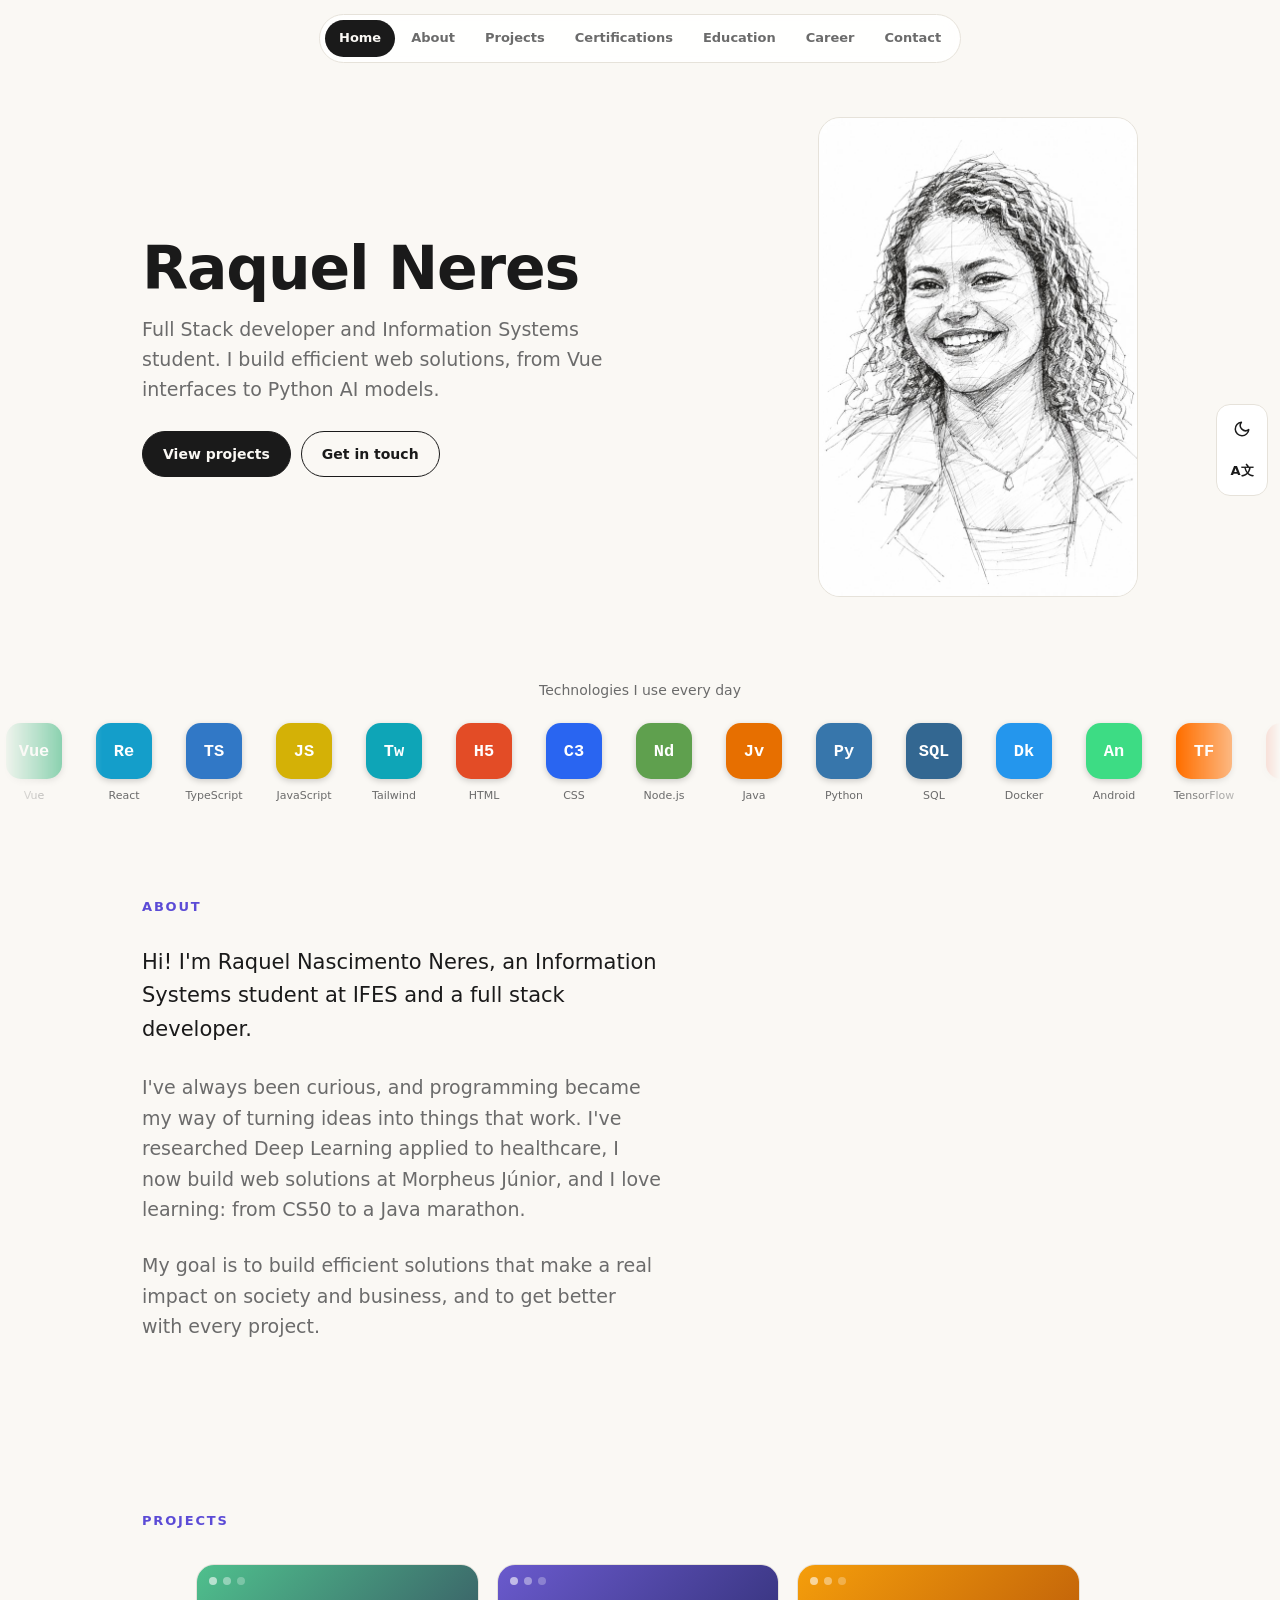
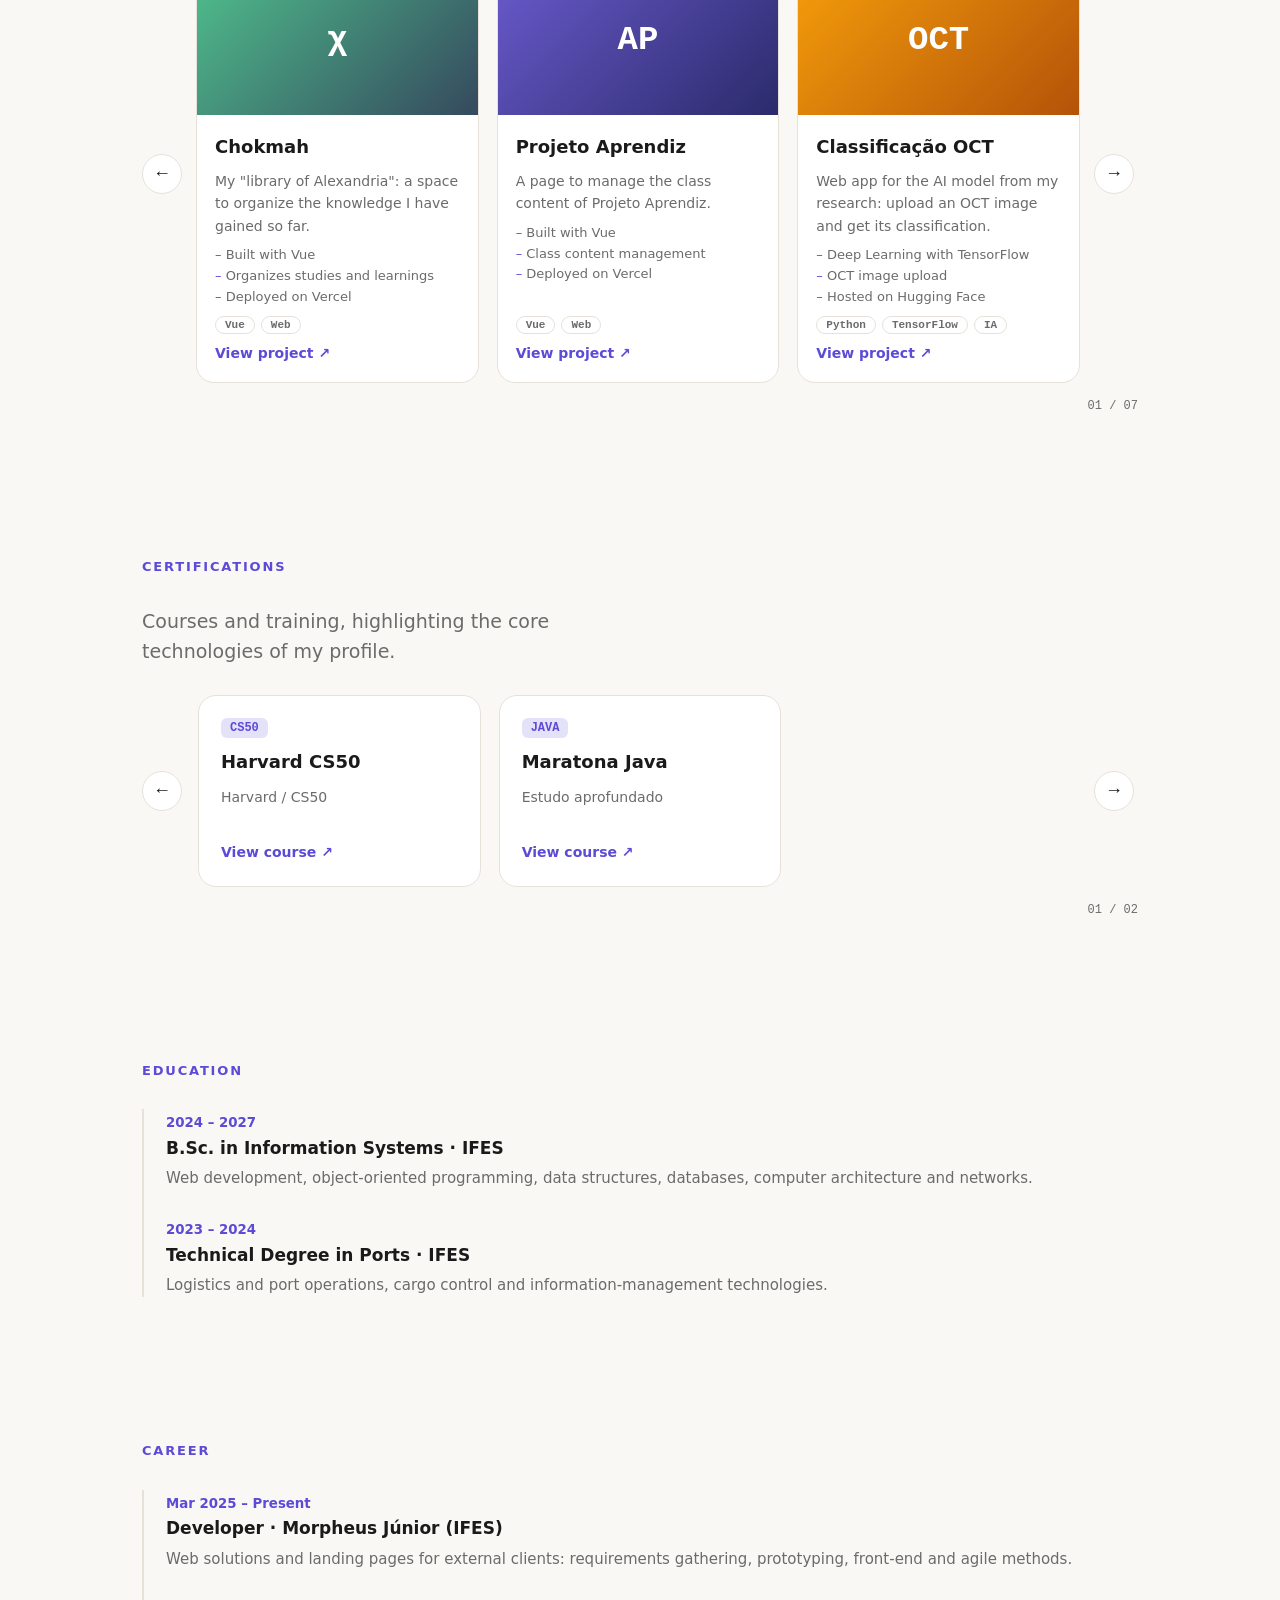
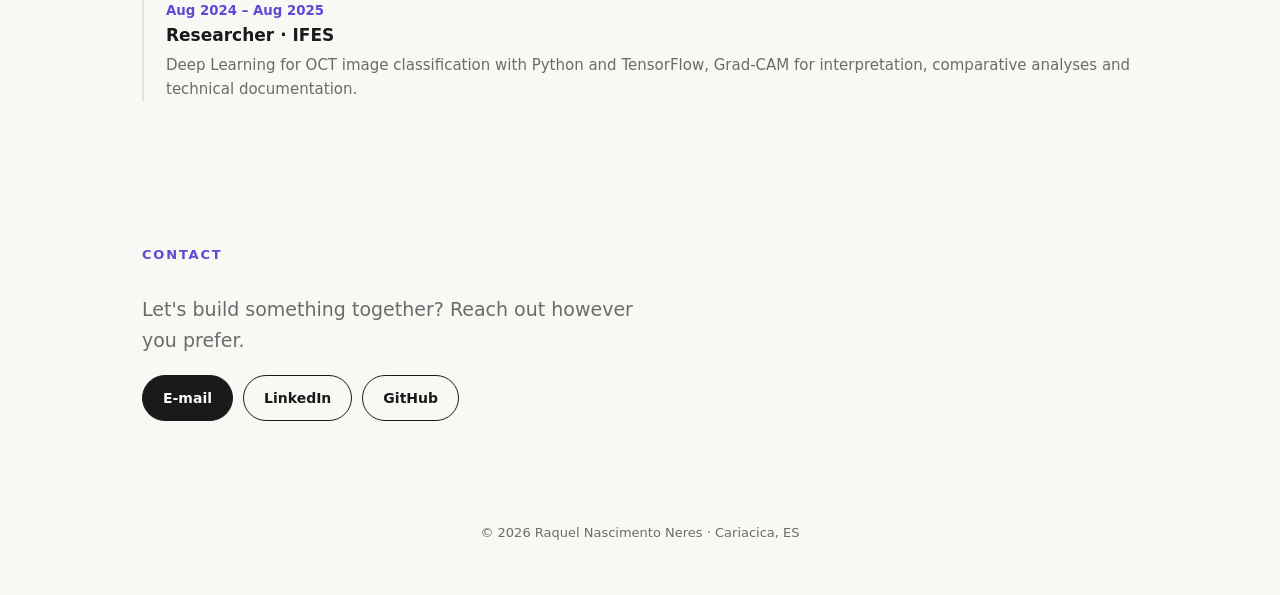
==== index.html @ 179a6657 "Rename Raquel Neres — Portfólio.html to index.html" ====
<!DOCTYPE html>
<html lang="pt-BR"><head><meta charset="utf-8">
<meta name="viewport" content="width=device-width, initial-scale=1, viewport-fit=cover">
<title>Raquel Neres — Desenvolvedora Full Stack</title>
<style>
:root{--bg:#faf8f4;--fg:#1a1a1a;--mut:#6b6b6b;--card:#fff;--line:#e6e2da;--ac:#5b4bd6;box-sizing:border-box;padding-top:env(safe-area-inset-top,0px);padding-bottom:env(safe-area-inset-bottom,0px)}
@media(prefers-color-scheme:dark){:root:not([data-theme="light"]){--bg:#111114;--fg:#f1efe9;--mut:#9a98a3;--card:#1a1a1f;--line:#2a2a31;--ac:#8f82ff}}
:root[data-theme="dark"]{--bg:#111114;--fg:#f1efe9;--mut:#9a98a3;--card:#1a1a1f;--line:#2a2a31;--ac:#8f82ff}
*{box-sizing:border-box}html{scroll-behavior:smooth;scroll-padding-top:calc(80px + env(safe-area-inset-top,0px))}
body{margin:0;background:var(--bg);color:var(--fg);font:16px/1.6 system-ui,-apple-system,"Segoe UI",Roboto,sans-serif}
a{color:inherit}
nav{position:sticky;top:env(safe-area-inset-top,0px);z-index:10;display:flex;justify-content:center;padding:14px 12px}
nav .pill{display:flex;gap:2px;max-width:100%;overflow-x:auto;background:color-mix(in srgb,var(--card) 88%,transparent);backdrop-filter:blur(10px);border:1px solid var(--line);border-radius:999px;padding:5px}
nav a{text-decoration:none;font-size:13px;font-weight:600;color:var(--mut);padding:8px 14px;border-radius:999px;white-space:nowrap}
nav a.on{background:var(--fg);color:var(--bg)}
section{max-width:1040px;margin:0 auto;padding:72px 22px}
h2{font-size:13px;letter-spacing:.14em;text-transform:uppercase;color:var(--ac);margin:0 0 28px}
#inicio{display:grid;grid-template-columns:1fr 320px;gap:48px;align-items:center;padding-top:40px}
#inicio h1{font-size:clamp(36px,6vw,60px);line-height:1.05;margin:0 0 14px;letter-spacing:-.02em}
.lead{font-size:19px;color:var(--mut);max-width:520px;margin:0 0 26px}
.btns{display:flex;gap:10px;flex-wrap:wrap}
.btn{text-decoration:none;font-weight:600;font-size:14px;padding:11px 20px;border-radius:999px;border:1px solid var(--fg)}
.btn.p{background:var(--fg);color:var(--bg)}
.photo{width:100%;aspect-ratio:2/3;object-fit:cover;border-radius:22px;border:1px solid var(--line);background:#fff}
.skills{overflow:hidden;padding:10px 0 20px;-webkit-mask-image:linear-gradient(90deg,transparent,#000 8%,#000 92%,transparent);mask-image:linear-gradient(90deg,transparent,#000 8%,#000 92%,transparent)}
.skills p{text-align:center;color:var(--mut);font-size:14px;margin:0 0 22px;padding:0 20px}
.track{display:flex;gap:22px;width:max-content;animation:go 38s linear infinite}
.skills:hover .track{animation-play-state:paused}
@keyframes go{to{transform:translateX(-50%)}}
.sk{display:flex;flex-direction:column;align-items:center;gap:8px;width:68px;font-size:11px;color:var(--mut)}
.sk i{width:56px;height:56px;border-radius:15px;display:grid;place-items:center;font:700 17px/1 ui-monospace,Menlo,monospace;font-style:normal;color:#fff;box-shadow:0 2px 6px rgba(0,0,0,.18)}
.about{display:grid;grid-template-columns:1fr 1fr;gap:40px}
.about p{margin:0 0 14px;color:var(--mut)}.about p:first-child{color:var(--fg);font-size:20px}
.qual{display:grid;gap:12px;align-content:start}
.qual div{background:var(--card);border:1px solid var(--line);border-radius:14px;padding:14px 18px}
.qual b{display:block}.qual span{color:var(--mut);font-size:14px}
.head{display:flex;justify-content:space-between;align-items:center}
.arrows{display:flex;gap:8px;margin-bottom:28px}
.arrows button{width:40px;height:40px;border-radius:50%;border:1px solid var(--line);background:var(--card);color:var(--fg);font-size:18px;cursor:pointer}
.car{display:grid;grid-template-columns:44px 1fr 44px;gap:10px;align-items:center}.car .arrows{margin:0}
.row{display:flex;gap:18px;overflow-x:auto;scroll-snap-type:x mandatory;padding:4px 2px 4px;scrollbar-width:none}.row::-webkit-scrollbar{display:none}
.cnt{text-align:right;font:12px ui-monospace,Menlo,monospace;color:var(--mut);margin-top:12px}
.card{flex:0 0 calc((100% - 36px)/3);scroll-snap-align:start;background:var(--card);border:1px solid var(--line);border-radius:18px;overflow:hidden;display:flex;flex-direction:column}
.thumb{height:150px;display:grid;place-items:center;color:#fff;font:700 34px ui-monospace,Menlo,monospace;position:relative}.thumb:before{content:"";position:absolute;left:12px;top:12px;width:8px;height:8px;border-radius:50%;background:#ffffff99;box-shadow:14px 0 #ffffff66,28px 0 #ffffff44}
.cb{padding:18px;display:flex;flex-direction:column;gap:8px;flex:1}
.cb h3{margin:0;font-size:18px}.cb p{margin:0;color:var(--mut);font-size:14px}.cb ul{margin:0;padding:0;list-style:none;color:var(--mut);font-size:13px;flex:1}.cb li:before{content:"– ";color:var(--ac)}.cert{padding:22px;gap:10px;min-height:190px}.badge{align-self:flex-start;font:700 12px ui-monospace,Menlo,monospace;background:color-mix(in srgb,var(--ac) 16%,transparent);color:var(--ac);border-radius:6px;padding:3px 9px}.cert p{flex:1}
.tags{display:flex;gap:6px;flex-wrap:wrap}.tags span{font:11px ui-monospace,Menlo,monospace;font-weight:600;font-size:11px;font-weight:600;border:1px solid var(--line);border-radius:999px;padding:2px 9px;color:var(--mut)}
.cb a{font-size:14px;font-weight:600;color:var(--ac);text-decoration:none}
.tl{border-left:2px solid var(--line);padding-left:22px;display:grid;gap:26px}
.tl h3{margin:0;font-size:17px}.tl small{color:var(--ac);font-weight:600}.tl p{margin:4px 0 0;color:var(--mut);font-size:15px}
.links{display:flex;gap:12px;flex-wrap:wrap;margin-top:6px}
.ctl{position:fixed;right:12px;top:50%;transform:translateY(-50%);z-index:20;display:flex;flex-direction:column;gap:6px;background:var(--card);border:1px solid var(--line);border-radius:14px;padding:6px}.ctl button{width:38px;height:36px;border:0;border-radius:9px;background:transparent;color:var(--fg);font:700 13px system-ui;cursor:pointer;display:grid;place-items:center}.ctl button:hover{background:var(--line)}
footer{text-align:center;color:var(--mut);font-size:13px;padding:30px 20px 50px}
@media(max-width:900px){.card{flex-basis:calc((100% - 18px)/2)}}
@media(max-width:760px){.car{grid-template-columns:1fr}.car .arrows{display:none}.card{flex-basis:82%}.ctl{top:auto;bottom:14px;right:12px;transform:none;flex-direction:row}#inicio{grid-template-columns:1fr;gap:28px}.photo{max-width:260px;order:-1}.about{grid-template-columns:1fr}section{padding:54px 20px}}
@media(prefers-reduced-motion:reduce){.track{animation:none}html{scroll-behavior:auto}}
</style></head><body>
<div class="ctl"><button id="th" aria-label="Tema"></button><button id="lg" aria-label="Idioma">A文</button></div>
<nav><div class="pill" id="menu"><a href="#inicio" class="on" data-k="n1"></a><a href="#sobre" data-k="n2"></a><a href="#projetos" data-k="n3"></a><a href="#certificacoes" data-k="n4"></a><a href="#formacao" data-k="n5"></a><a href="#carreira" data-k="n6"></a><a href="#contato" data-k="n7"></a></div></nav>
<section id="inicio"><div><h1>Raquel Neres</h1><p class="lead" data-k="lead"></p><div class="btns"><a class="btn p" href="#projetos" data-k="b1"></a><a class="btn" href="#contato" data-k="b2"></a></div></div>
<img class="photo" alt="Retrato em desenho de Raquel Neres sorrindo" src="[data-uri]"></section>
<div class="skills" id="skills"><p data-k="skp"></p><div class="track" id="track"></div></div>
<section id="sobre"><h2 data-k="n2"></h2><div style="max-width:720px"><p class="lead" style="color:var(--fg);font-size:21px" data-k="a1"></p><p class="lead" data-k="a2"></p><p class="lead" data-k="a3"></p></div></section>
<section id="projetos"><h2 data-k="n3"></h2><div class="car"><div class="arrows"><button data-r="row" data-d="-1" aria-label="&larr;">←</button></div><div class="row" id="row"></div><div class="arrows"><button data-r="row" data-d="1" aria-label="&rarr;">→</button></div></div><div class="cnt" id="c-row"></div></section>
<section id="certificacoes"><h2 data-k="n4"></h2><p class="lead" style="margin-bottom:24px" data-k="certp"></p><div class="car"><div class="arrows"><button data-r="crow" data-d="-1" aria-label="&larr;">←</button></div><div class="row" id="crow"></div><div class="arrows"><button data-r="crow" data-d="1" aria-label="&rarr;">→</button></div></div><div class="cnt" id="c-crow"></div></section>
<section id="formacao"><h2 data-k="n5"></h2><div class="tl"><div><small>2024 – 2027</small><h3 data-k="f1t"></h3><p data-k="f1d"></p></div><div><small>2023 – 2024</small><h3 data-k="f2t"></h3><p data-k="f2d"></p></div></div></section>
<section id="carreira"><h2 data-k="n6"></h2><div class="tl"><div><small data-k="c1s"></small><h3 data-k="c1t"></h3><p data-k="c1d"></p></div><div><small data-k="c2s"></small><h3 data-k="c2t"></h3><p data-k="c2d"></p></div></div></section>
<section id="contato"><h2 data-k="n7"></h2><p class="lead" style="margin-bottom:20px" data-k="ct"></p><div class="btns"><a class="btn p" href="mailto:raquelnascimentoneress@gmail.com">E-mail</a><a class="btn" href="https://www.linkedin.com/in/raqueneres/" target="_blank" rel="noopener">LinkedIn</a><a class="btn" href="https://github.com/RaquelNeres" target="_blank" rel="noopener">GitHub</a></div></section>
<footer>© 2026 Raquel Nascimento Neres · Cariacica, ES</footer>
<script>
var T={pt:{n1:"Início",n2:"Sobre",n3:"Projetos",n4:"Certificações",n5:"Formação",n6:"Carreira",n7:"Contato",
lead:"Desenvolvedora Full Stack e estudante de Sistemas de Informação. Construo soluções web eficientes, de interfaces em Vue a modelos de IA em Python.",b1:"Ver projetos",b2:"Falar comigo",skp:"Tecnologias que uso no dia a dia",
a1:"Oi! Meu nome é Raquel Nascimento Neres. Sou estudante de Sistemas de Informação no IFES e desenvolvedora full stack.",
a2:"Sempre fui curiosa e encontrei na programação um jeito de transformar ideias em coisas que funcionam. Já pesquisei Deep Learning aplicado à saúde, hoje desenvolvo soluções web na Morpheus Júnior e amo aprender: do CS50 à Maratona Java.",
a3:"Meu objetivo é construir soluções eficientes que gerem impacto real na sociedade e no negócio, e melhorar a cada projeto.",
certp:"Cursos e formações, com destaque para as tecnologias centrais do meu perfil.",view:"Ver projeto ↗",code:"Ver código ↗",cv:"Ver curso ↗",
f1t:"Bacharelado em Sistemas de Informação · IFES",f1d:"Desenvolvimento web, programação orientada a objetos, estruturas de dados, banco de dados, arquitetura de computadores e redes.",
f2t:"Técnico em Portos · IFES",f2d:"Operações logísticas e portuárias, controle de cargas e tecnologias para gestão da informação.",
c1s:"Mar 2025 – Presente",c1t:"Desenvolvedora · Morpheus Júnior (IFES)",c1d:"Soluções web e landing pages para clientes externos: levantamento de requisitos, prototipagem, front-end e metodologias ágeis.",
c2s:"Ago 2024 – Ago 2025",c2t:"Pesquisadora · IFES",c2d:"Deep Learning para classificação de imagens OCT com Python e TensorFlow, Grad-CAM para interpretação, análises comparativas e documentação técnica.",
ct:"Vamos construir algo juntos? Me chame por onde preferir."},
en:{n1:"Home",n2:"About",n3:"Projects",n4:"Certifications",n5:"Education",n6:"Career",n7:"Contact",
lead:"Full Stack developer and Information Systems student. I build efficient web solutions, from Vue interfaces to Python AI models.",b1:"View projects",b2:"Get in touch",skp:"Technologies I use every day",
a1:"Hi! I'm Raquel Nascimento Neres, an Information Systems student at IFES and a full stack developer.",
a2:"I've always been curious, and programming became my way of turning ideas into things that work. I've researched Deep Learning applied to healthcare, I now build web solutions at Morpheus Júnior, and I love learning: from CS50 to a Java marathon.",
a3:"My goal is to build efficient solutions that make a real impact on society and business, and to get better with every project.",
certp:"Courses and training, highlighting the core technologies of my profile.",view:"View project ↗",code:"View code ↗",cv:"View course ↗",
f1t:"B.Sc. in Information Systems · IFES",f1d:"Web development, object-oriented programming, data structures, databases, computer architecture and networks.",
f2t:"Technical Degree in Ports · IFES",f2d:"Logistics and port operations, cargo control and information-management technologies.",
c1s:"Mar 2025 – Present",c1t:"Developer · Morpheus Júnior (IFES)",c1d:"Web solutions and landing pages for external clients: requirements gathering, prototyping, front-end and agile methods.",
c2s:"Aug 2024 – Aug 2025",c2t:"Researcher · IFES",c2d:"Deep Learning for OCT image classification with Python and TensorFlow, Grad-CAM for interpretation, comparative analyses and technical documentation.",
ct:"Let's build something together? Reach out however you prefer."}};
var P=[
["Chokmah","χ","linear-gradient(135deg,#4fc08d,#35495e)","https://chokmah-coral.vercel.app/","view",["Vue","Web"],
 {pt:'Minha "biblioteca de Alexandria": um espaço para organizar o conhecimento que adquiri até aqui.',en:'My "library of Alexandria": a space to organize the knowledge I have gained so far.'},
 {pt:["Construído com Vue","Organiza estudos e aprendizados","Publicado na Vercel"],en:["Built with Vue","Organizes studies and learnings","Deployed on Vercel"]}],
["Projeto Aprendiz","AP","linear-gradient(135deg,#6a5acd,#2b2b6b)","https://projetoaprendiz.vercel.app/","view",["Vue","Web"],
 {pt:"Página para gerenciar os conteúdos das aulas do Projeto Aprendiz.",en:"A page to manage the class content of Projeto Aprendiz."},
 {pt:["Desenvolvido em Vue","Gestão dos conteúdos das aulas","Publicado na Vercel"],en:["Built with Vue","Class content management","Deployed on Vercel"]}],
["Classificação OCT","OCT","linear-gradient(135deg,#f59e0b,#b45309)","https://raqueli-webmodelo.hf.space/","view",["Python","TensorFlow","IA"],
 {pt:"Aplicação web do modelo de IA da minha pesquisa: envie uma imagem OCT e receba a classificação.",en:"Web app for the AI model from my research: upload an OCT image and get its classification."},
 {pt:["Deep Learning com TensorFlow","Upload de imagem OCT","Hospedado no Hugging Face"],en:["Deep Learning with TensorFlow","OCT image upload","Hosted on Hugging Face"]}],
["PagModelo","</>","linear-gradient(135deg,#e34c26,#7a2a14)","https://github.com/RaquelNeres/PagModelo","code",["HTML","IA"],
 {pt:"Página do modelo de IA para análise de imagens médicas desenvolvido na pesquisa.",en:"Page for the AI model for medical image analysis developed in my research."},
 {pt:["Interface do modelo da pesquisa","Foco em imagens médicas"],en:["Research model interface","Focus on medical images"]}],
["Automatizações Python","py","linear-gradient(135deg,#3776ab,#1d3b57)","https://github.com/RaquelNeres/Automatizacao_Python","code",["Python"],
 {pt:"Coleção de scripts que automatizam tarefas do dia a dia.",en:"A collection of scripts that automate everyday tasks."},
 {pt:["Scripts em Python","Menos trabalho repetitivo"],en:["Python scripts","Less repetitive work"]}],
["Maratona Java","Jv","linear-gradient(135deg,#e76f00,#5382a1)","https://github.com/RaquelNeres/MaratonaJava","code",["Java","POO"],
 {pt:"Estudo aprofundado de Java, com exercícios e projetos práticos.",en:"In-depth Java study with exercises and hands-on projects."},
 {pt:["Foco em orientação a objetos","Exercícios práticos"],en:["Object-oriented focus","Hands-on exercises"]}],
["Harvard CS50","CS","linear-gradient(135deg,#a8001f,#2a2a2a)","https://github.com/RaquelNeres/CS50","code",["C","CS50"],
 {pt:"Exercícios e projetos do curso de Ciência da Computação de Harvard.",en:"Exercises and projects from Harvard's Computer Science course."},
 {pt:["Fundamentos de computação","Conteúdos em C"],en:["Computing fundamentals","Content in C"]}]];
var C=[["CS50","Harvard CS50","Harvard / CS50","https://github.com/RaquelNeres/CS50"],["JAVA","Maratona Java","Estudo aprofundado","https://github.com/RaquelNeres/MaratonaJava"]];
var S=[["Vue","Vue","#42b883"],["React","Re","#149eca"],["TypeScript","TS","#3178c6"],["JavaScript","JS","#d4b106"],["Tailwind","Tw","#0ea5b7"],["HTML","H5","#e34c26"],["CSS","C3","#2965f1"],["Node.js","Nd","#5fa04e"],["Java","Jv","#e76f00"],["Python","Py","#3776ab"],["SQL","SQL","#336791"],["Docker","Dk","#2496ed"],["Android","An","#3ddc84"],["TensorFlow","TF","#ff6f00"],["Git","Git","#f05032"],["C","C","#555fa8"]];
document.getElementById('track').innerHTML=S.concat(S).map(function(s){return '<div class="sk"><i style="background:'+s[2]+'">'+s[1]+'</i>'+s[0]+'</div>'}).join('');
var D=document.documentElement,L='pt',TH='light';
try{L=localStorage.getItem('lg')||(navigator.language||'pt').slice(0,2)==='en'?'en':'pt';var sv=localStorage.getItem('lg');if(sv)L=sv;var st=localStorage.getItem('th');TH=st||(matchMedia('(prefers-color-scheme:dark)').matches?'dark':'light')}catch(e){}
var SUN='<svg width="18" height="18" viewBox="0 0 24 24" fill="none" stroke="currentColor" stroke-width="2" stroke-linecap="round"><circle cx="12" cy="12" r="4"/><path d="M12 2v2M12 20v2M4.9 4.9l1.4 1.4M17.7 17.7l1.4 1.4M2 12h2M20 12h2M4.9 19.1l1.4-1.4M17.7 6.3l1.4-1.4"/></svg>',MOON='<svg width="18" height="18" viewBox="0 0 24 24" fill="none" stroke="currentColor" stroke-width="2" stroke-linecap="round" stroke-linejoin="round"><path d="M21 12.8A9 9 0 1111.2 3a7 7 0 009.8 9.8z"/></svg>';
function esc(s){return s}
function render(){var t=T[L];D.lang=L==='pt'?'pt-BR':'en';D.setAttribute('data-theme',TH);
document.querySelectorAll('[data-k]').forEach(function(e){e.textContent=t[e.dataset.k]});
document.getElementById('th').innerHTML=TH==='dark'?SUN:MOON;
document.getElementById('row').innerHTML=P.map(function(p){return '<article class="card"><div class="thumb" style="background:'+p[2]+'">'+p[1].replace('<','&lt;').replace('>','&gt;')+'</div><div class="cb"><h3>'+p[0]+'</h3><p>'+p[6][L]+'</p><ul>'+p[7][L].map(function(b){return '<li>'+b+'</li>'}).join('')+'</ul><div class="tags">'+p[5].map(function(g){return '<span>'+g+'</span>'}).join('')+'</div><a href="'+p[3]+'" target="_blank" rel="noopener">'+t[p[4]]+'</a></div></article>'}).join('');
document.getElementById('crow').innerHTML=C.map(function(c){return '<article class="card"><div class="cb cert"><span class="badge">'+c[0]+'</span><h3>'+c[1]+'</h3><p>'+c[2]+'</p><a href="'+c[3]+'" target="_blank" rel="noopener">'+t.cv+'</a></div></article>'}).join('');
['row','crow'].forEach(cnt)}
function cnt(id){var r=document.getElementById(id),n=r.children.length;if(!n)return;var w=r.children[0].offsetWidth+18,i=Math.min(n,Math.round(r.scrollLeft/w)+1);document.getElementById('c-'+id).textContent=('0'+i).slice(-2)+' / '+('0'+n).slice(-2)}
document.querySelectorAll('[data-r]').forEach(function(b){b.onclick=function(){var r=document.getElementById(b.dataset.r);r.scrollBy({left:(r.children[0].offsetWidth+18)*b.dataset.d,behavior:'smooth'})}});
['row','crow'].forEach(function(id){document.getElementById(id).addEventListener('scroll',function(){cnt(id)})});
window.addEventListener('resize',function(){['row','crow'].forEach(cnt)});
document.getElementById('th').onclick=function(){TH=TH==='dark'?'light':'dark';try{localStorage.setItem('th',TH)}catch(e){}render()};
document.getElementById('lg').onclick=function(){L=L==='pt'?'en':'pt';try{localStorage.setItem('lg',L)}catch(e){}render()};
render();
var Lk=document.querySelectorAll('#menu a');
var io=new IntersectionObserver(function(e){e.forEach(function(x){if(x.isIntersecting){Lk.forEach(function(a){a.classList.toggle('on',a.getAttribute('href')==='#'+x.target.id)})}})},{rootMargin:'-45% 0px -50% 0px'});
document.querySelectorAll('section').forEach(function(s){io.observe(s)});
</script></body></html>
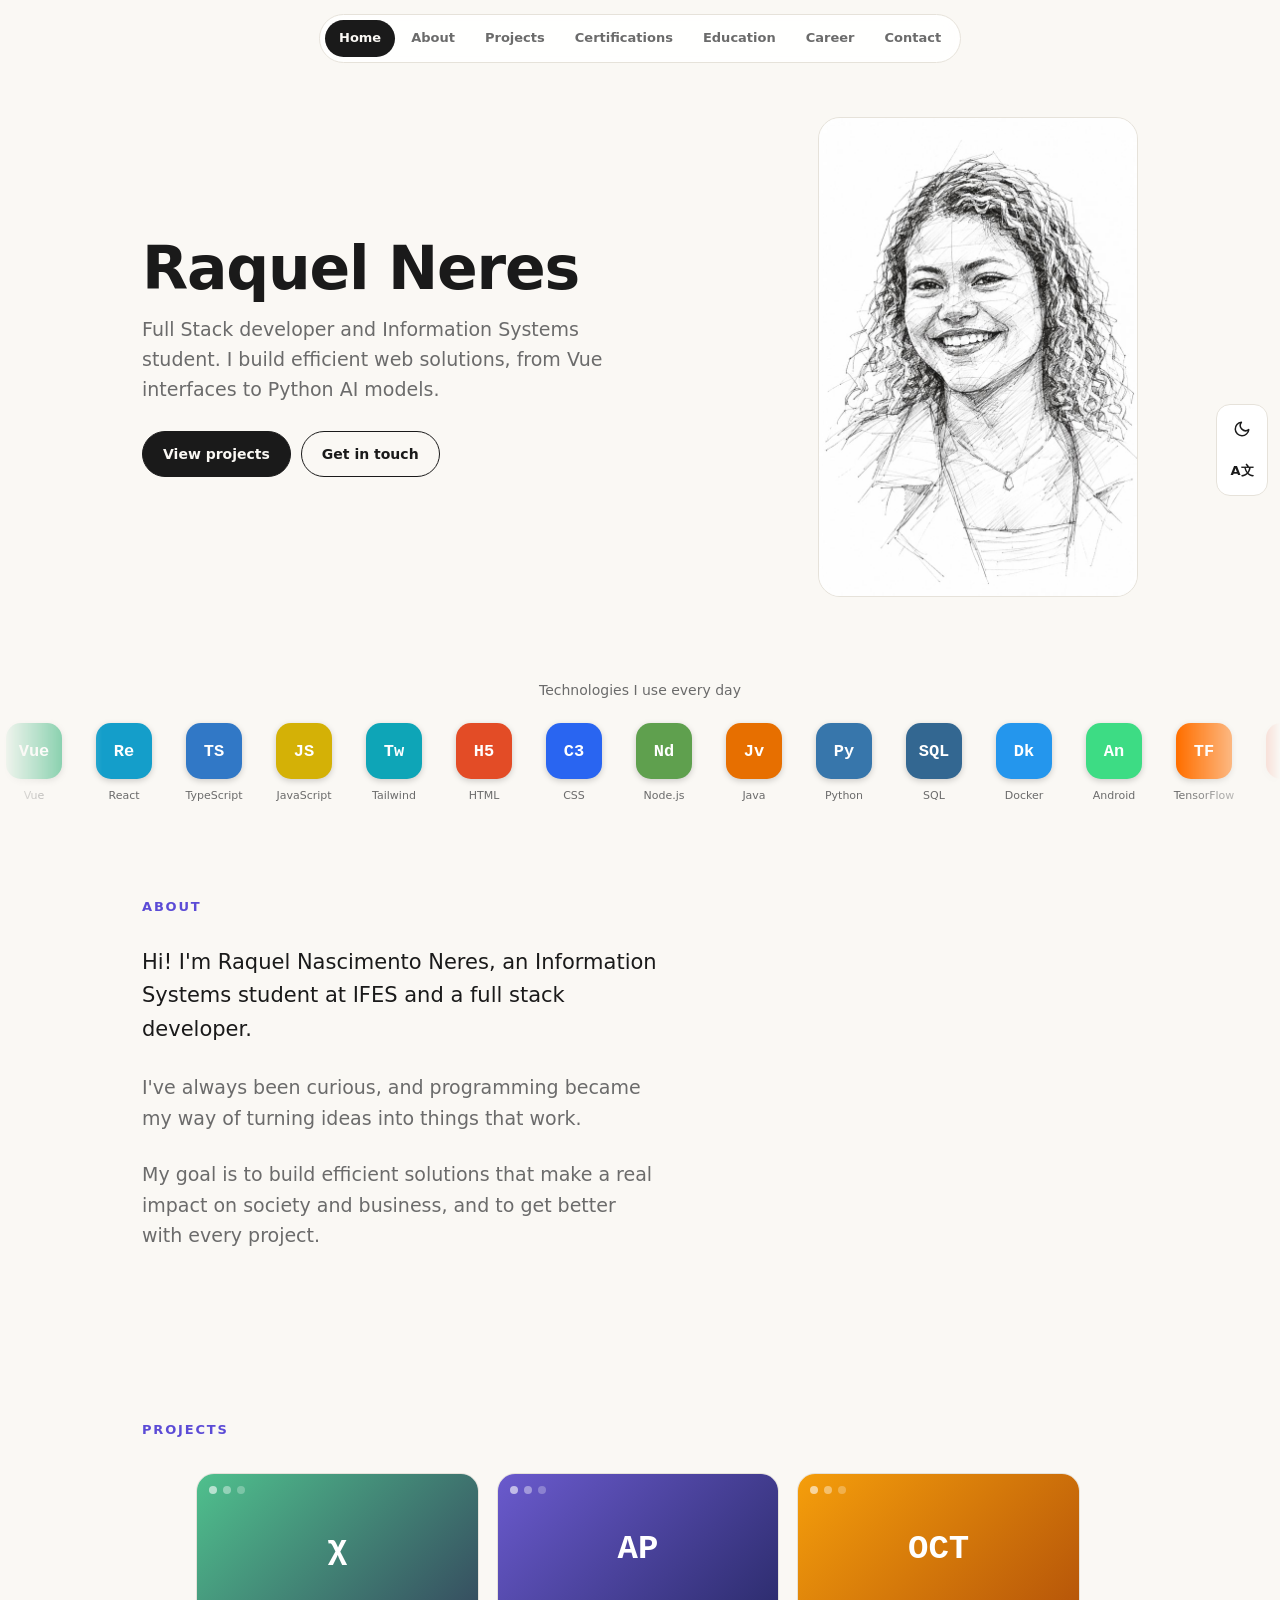
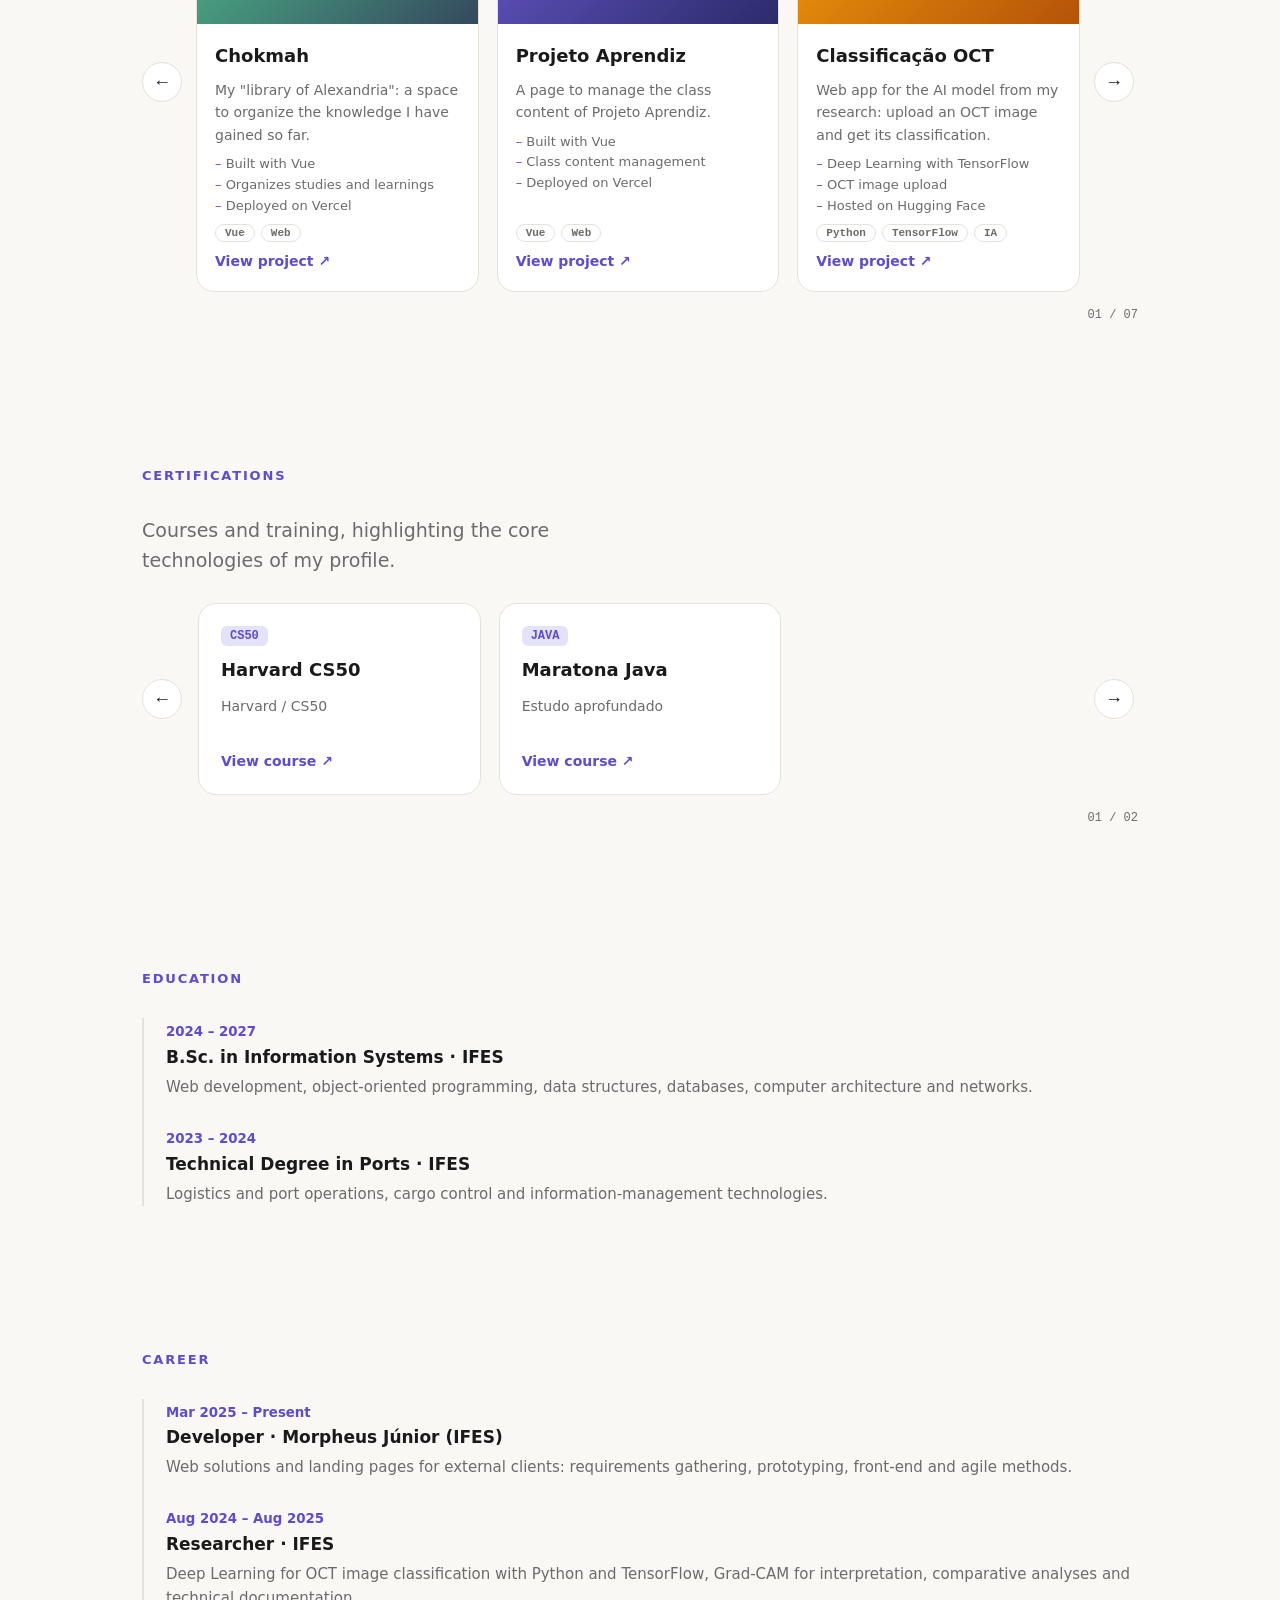
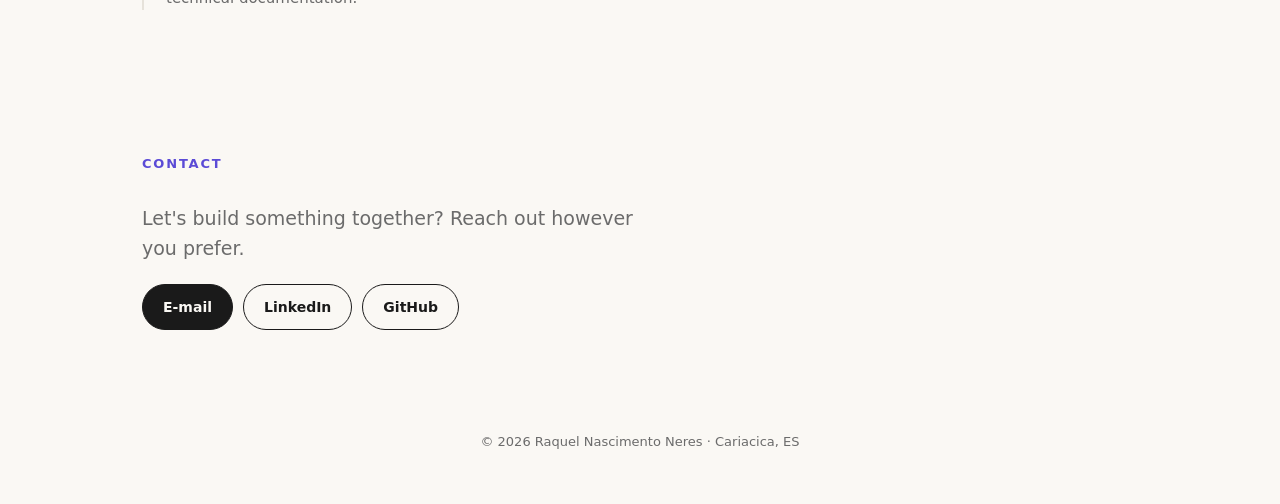
==== commit 799aca38: "Simplify personal description in index.html Removed additional details from the personal description" ====
--- a/index.html
+++ b/index.html
@@ -71,7 +71,7 @@
 var T={pt:{n1:"Início",n2:"Sobre",n3:"Projetos",n4:"Certificações",n5:"Formação",n6:"Carreira",n7:"Contato",
 lead:"Desenvolvedora Full Stack e estudante de Sistemas de Informação. Construo soluções web eficientes, de interfaces em Vue a modelos de IA em Python.",b1:"Ver projetos",b2:"Falar comigo",skp:"Tecnologias que uso no dia a dia",
 a1:"Oi! Meu nome é Raquel Nascimento Neres. Sou estudante de Sistemas de Informação no IFES e desenvolvedora full stack.",
-a2:"Sempre fui curiosa e encontrei na programação um jeito de transformar ideias em coisas que funcionam. Já pesquisei Deep Learning aplicado à saúde, hoje desenvolvo soluções web na Morpheus Júnior e amo aprender: do CS50 à Maratona Java.",
+a2:"Sempre fui curiosa e encontrei na programação um jeito de transformar ideias em coisas que funcionam.",
 a3:"Meu objetivo é construir soluções eficientes que gerem impacto real na sociedade e no negócio, e melhorar a cada projeto.",
 certp:"Cursos e formações, com destaque para as tecnologias centrais do meu perfil.",view:"Ver projeto ↗",code:"Ver código ↗",cv:"Ver curso ↗",
 f1t:"Bacharelado em Sistemas de Informação · IFES",f1d:"Desenvolvimento web, programação orientada a objetos, estruturas de dados, banco de dados, arquitetura de computadores e redes.",
@@ -82,7 +82,7 @@
 en:{n1:"Home",n2:"About",n3:"Projects",n4:"Certifications",n5:"Education",n6:"Career",n7:"Contact",
 lead:"Full Stack developer and Information Systems student. I build efficient web solutions, from Vue interfaces to Python AI models.",b1:"View projects",b2:"Get in touch",skp:"Technologies I use every day",
 a1:"Hi! I'm Raquel Nascimento Neres, an Information Systems student at IFES and a full stack developer.",
-a2:"I've always been curious, and programming became my way of turning ideas into things that work. I've researched Deep Learning applied to healthcare, I now build web solutions at Morpheus Júnior, and I love learning: from CS50 to a Java marathon.",
+a2:"I've always been curious, and programming became my way of turning ideas into things that work.",
 a3:"My goal is to build efficient solutions that make a real impact on society and business, and to get better with every project.",
 certp:"Courses and training, highlighting the core technologies of my profile.",view:"View project ↗",code:"View code ↗",cv:"View course ↗",
 f1t:"B.Sc. in Information Systems · IFES",f1d:"Web development, object-oriented programming, data structures, databases, computer architecture and networks.",
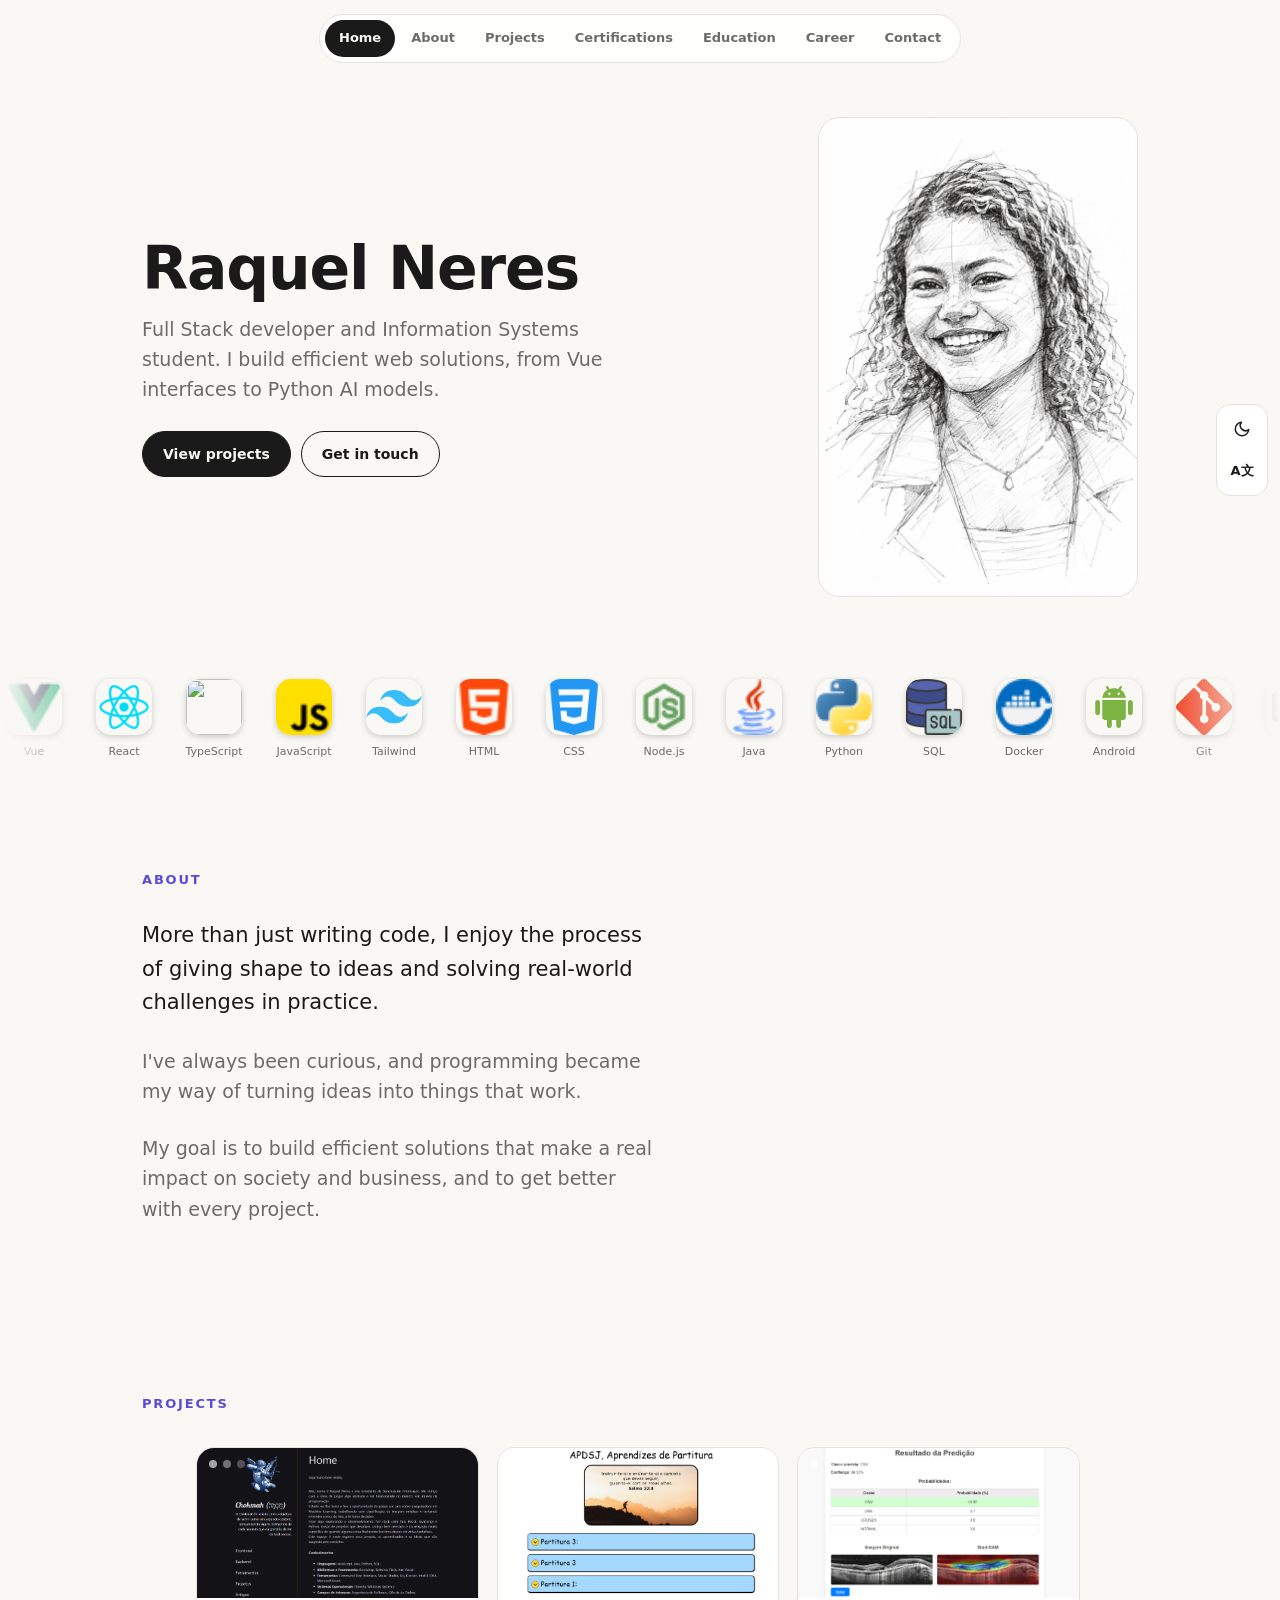
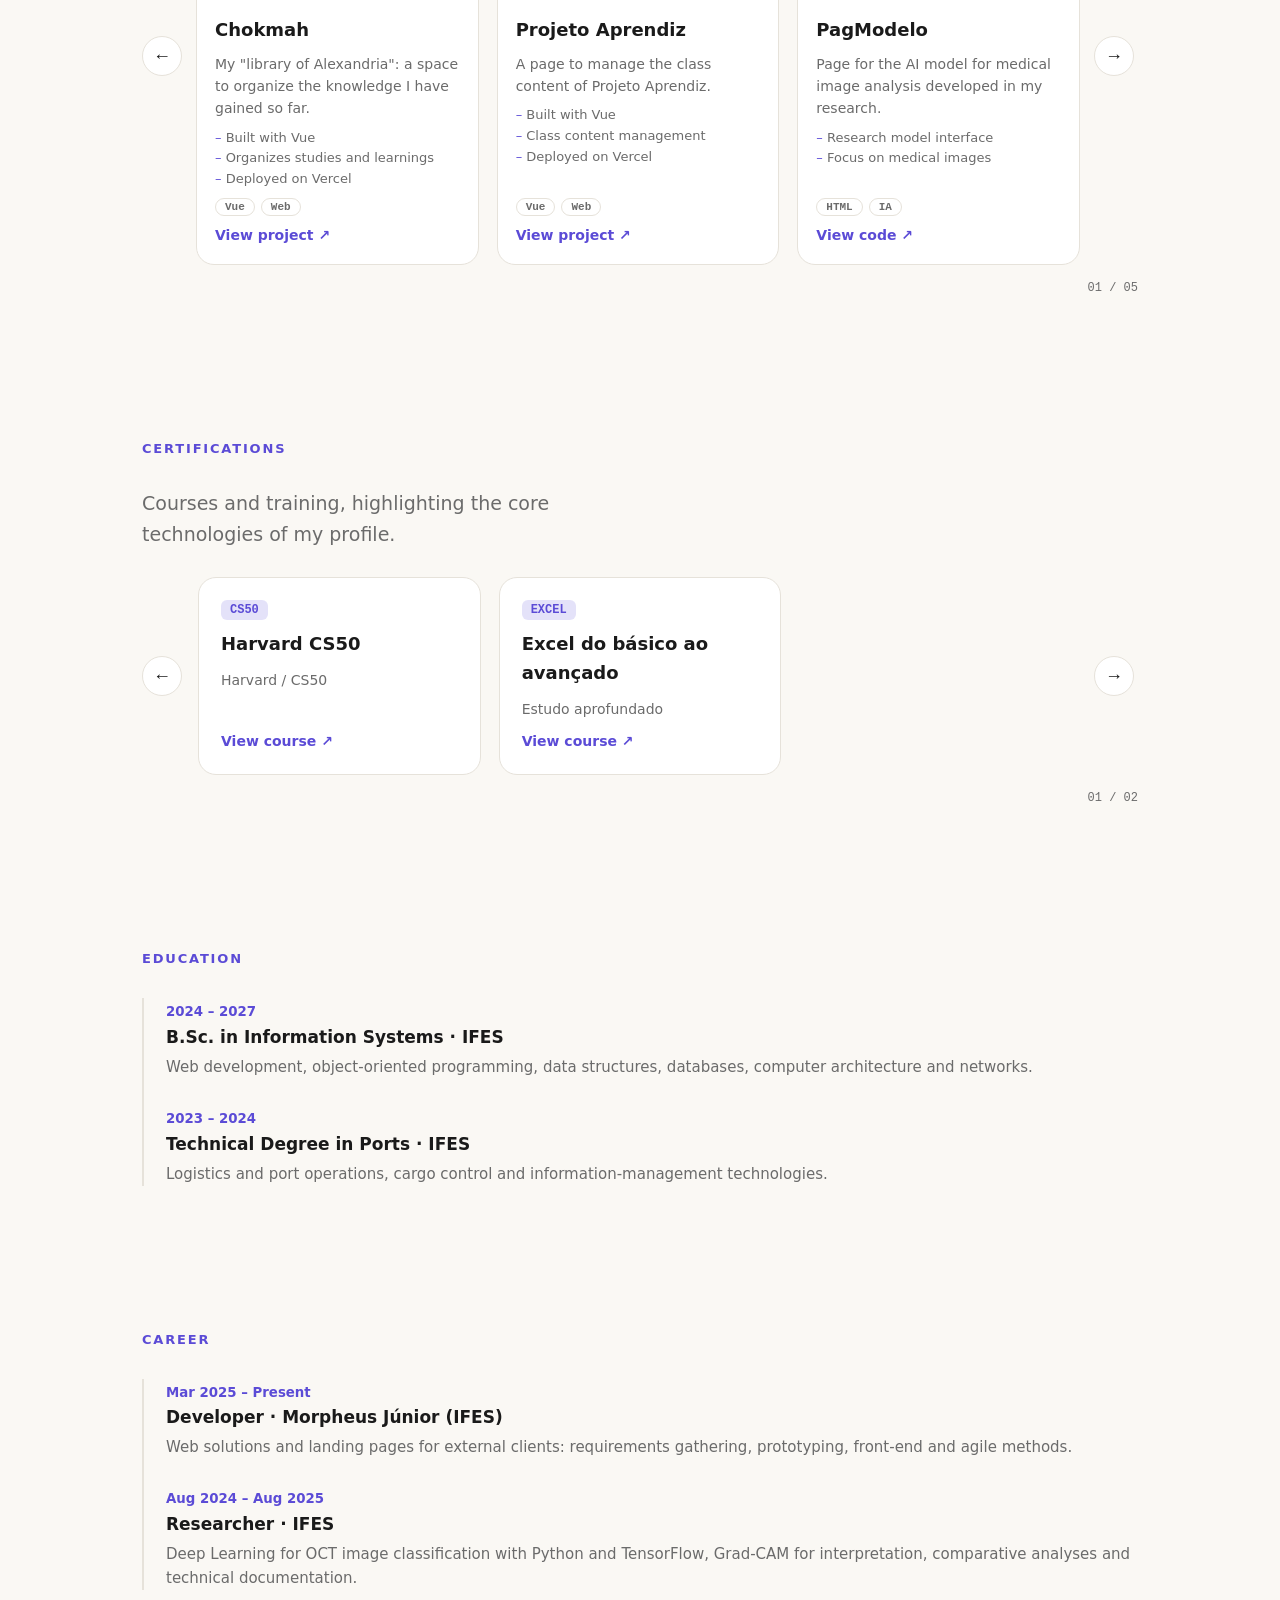
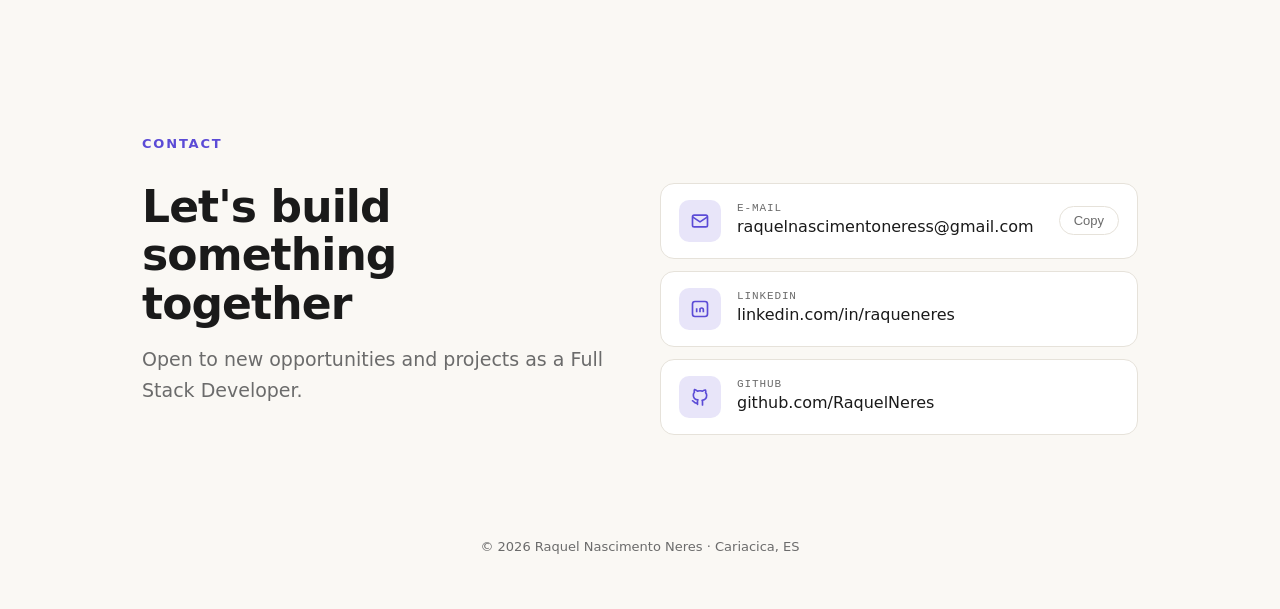
==== commit 647b0824: "separando elementos em arquivos" ====
--- a/index.html
+++ b/index.html
@@ -1,138 +1,205 @@
 <!DOCTYPE html>
-<html lang="pt-BR"><head><meta charset="utf-8">
-<meta name="viewport" content="width=device-width, initial-scale=1, viewport-fit=cover">
-<title>Raquel Neres — Desenvolvedora Full Stack</title>
-<style>
-:root{--bg:#faf8f4;--fg:#1a1a1a;--mut:#6b6b6b;--card:#fff;--line:#e6e2da;--ac:#5b4bd6;box-sizing:border-box;padding-top:env(safe-area-inset-top,0px);padding-bottom:env(safe-area-inset-bottom,0px)}
-@media(prefers-color-scheme:dark){:root:not([data-theme="light"]){--bg:#111114;--fg:#f1efe9;--mut:#9a98a3;--card:#1a1a1f;--line:#2a2a31;--ac:#8f82ff}}
-:root[data-theme="dark"]{--bg:#111114;--fg:#f1efe9;--mut:#9a98a3;--card:#1a1a1f;--line:#2a2a31;--ac:#8f82ff}
-*{box-sizing:border-box}html{scroll-behavior:smooth;scroll-padding-top:calc(80px + env(safe-area-inset-top,0px))}
-body{margin:0;background:var(--bg);color:var(--fg);font:16px/1.6 system-ui,-apple-system,"Segoe UI",Roboto,sans-serif}
-a{color:inherit}
-nav{position:sticky;top:env(safe-area-inset-top,0px);z-index:10;display:flex;justify-content:center;padding:14px 12px}
-nav .pill{display:flex;gap:2px;max-width:100%;overflow-x:auto;background:color-mix(in srgb,var(--card) 88%,transparent);backdrop-filter:blur(10px);border:1px solid var(--line);border-radius:999px;padding:5px}
-nav a{text-decoration:none;font-size:13px;font-weight:600;color:var(--mut);padding:8px 14px;border-radius:999px;white-space:nowrap}
-nav a.on{background:var(--fg);color:var(--bg)}
-section{max-width:1040px;margin:0 auto;padding:72px 22px}
-h2{font-size:13px;letter-spacing:.14em;text-transform:uppercase;color:var(--ac);margin:0 0 28px}
-#inicio{display:grid;grid-template-columns:1fr 320px;gap:48px;align-items:center;padding-top:40px}
-#inicio h1{font-size:clamp(36px,6vw,60px);line-height:1.05;margin:0 0 14px;letter-spacing:-.02em}
-.lead{font-size:19px;color:var(--mut);max-width:520px;margin:0 0 26px}
-.btns{display:flex;gap:10px;flex-wrap:wrap}
-.btn{text-decoration:none;font-weight:600;font-size:14px;padding:11px 20px;border-radius:999px;border:1px solid var(--fg)}
-.btn.p{background:var(--fg);color:var(--bg)}
-.photo{width:100%;aspect-ratio:2/3;object-fit:cover;border-radius:22px;border:1px solid var(--line);background:#fff}
-.skills{overflow:hidden;padding:10px 0 20px;-webkit-mask-image:linear-gradient(90deg,transparent,#000 8%,#000 92%,transparent);mask-image:linear-gradient(90deg,transparent,#000 8%,#000 92%,transparent)}
-.skills p{text-align:center;color:var(--mut);font-size:14px;margin:0 0 22px;padding:0 20px}
-.track{display:flex;gap:22px;width:max-content;animation:go 38s linear infinite}
-.skills:hover .track{animation-play-state:paused}
-@keyframes go{to{transform:translateX(-50%)}}
-.sk{display:flex;flex-direction:column;align-items:center;gap:8px;width:68px;font-size:11px;color:var(--mut)}
-.sk i{width:56px;height:56px;border-radius:15px;display:grid;place-items:center;font:700 17px/1 ui-monospace,Menlo,monospace;font-style:normal;color:#fff;box-shadow:0 2px 6px rgba(0,0,0,.18)}
-.about{display:grid;grid-template-columns:1fr 1fr;gap:40px}
-.about p{margin:0 0 14px;color:var(--mut)}.about p:first-child{color:var(--fg);font-size:20px}
-.qual{display:grid;gap:12px;align-content:start}
-.qual div{background:var(--card);border:1px solid var(--line);border-radius:14px;padding:14px 18px}
-.qual b{display:block}.qual span{color:var(--mut);font-size:14px}
-.head{display:flex;justify-content:space-between;align-items:center}
-.arrows{display:flex;gap:8px;margin-bottom:28px}
-.arrows button{width:40px;height:40px;border-radius:50%;border:1px solid var(--line);background:var(--card);color:var(--fg);font-size:18px;cursor:pointer}
-.car{display:grid;grid-template-columns:44px 1fr 44px;gap:10px;align-items:center}.car .arrows{margin:0}
-.row{display:flex;gap:18px;overflow-x:auto;scroll-snap-type:x mandatory;padding:4px 2px 4px;scrollbar-width:none}.row::-webkit-scrollbar{display:none}
-.cnt{text-align:right;font:12px ui-monospace,Menlo,monospace;color:var(--mut);margin-top:12px}
-.card{flex:0 0 calc((100% - 36px)/3);scroll-snap-align:start;background:var(--card);border:1px solid var(--line);border-radius:18px;overflow:hidden;display:flex;flex-direction:column}
-.thumb{height:150px;display:grid;place-items:center;color:#fff;font:700 34px ui-monospace,Menlo,monospace;position:relative}.thumb:before{content:"";position:absolute;left:12px;top:12px;width:8px;height:8px;border-radius:50%;background:#ffffff99;box-shadow:14px 0 #ffffff66,28px 0 #ffffff44}
-.cb{padding:18px;display:flex;flex-direction:column;gap:8px;flex:1}
-.cb h3{margin:0;font-size:18px}.cb p{margin:0;color:var(--mut);font-size:14px}.cb ul{margin:0;padding:0;list-style:none;color:var(--mut);font-size:13px;flex:1}.cb li:before{content:"– ";color:var(--ac)}.cert{padding:22px;gap:10px;min-height:190px}.badge{align-self:flex-start;font:700 12px ui-monospace,Menlo,monospace;background:color-mix(in srgb,var(--ac) 16%,transparent);color:var(--ac);border-radius:6px;padding:3px 9px}.cert p{flex:1}
-.tags{display:flex;gap:6px;flex-wrap:wrap}.tags span{font:11px ui-monospace,Menlo,monospace;font-weight:600;font-size:11px;font-weight:600;border:1px solid var(--line);border-radius:999px;padding:2px 9px;color:var(--mut)}
-.cb a{font-size:14px;font-weight:600;color:var(--ac);text-decoration:none}
-.tl{border-left:2px solid var(--line);padding-left:22px;display:grid;gap:26px}
-.tl h3{margin:0;font-size:17px}.tl small{color:var(--ac);font-weight:600}.tl p{margin:4px 0 0;color:var(--mut);font-size:15px}
-.links{display:flex;gap:12px;flex-wrap:wrap;margin-top:6px}
-.ctl{position:fixed;right:12px;top:50%;transform:translateY(-50%);z-index:20;display:flex;flex-direction:column;gap:6px;background:var(--card);border:1px solid var(--line);border-radius:14px;padding:6px}.ctl button{width:38px;height:36px;border:0;border-radius:9px;background:transparent;color:var(--fg);font:700 13px system-ui;cursor:pointer;display:grid;place-items:center}.ctl button:hover{background:var(--line)}
-footer{text-align:center;color:var(--mut);font-size:13px;padding:30px 20px 50px}
-@media(max-width:900px){.card{flex-basis:calc((100% - 18px)/2)}}
-@media(max-width:760px){.car{grid-template-columns:1fr}.car .arrows{display:none}.card{flex-basis:82%}.ctl{top:auto;bottom:14px;right:12px;transform:none;flex-direction:row}#inicio{grid-template-columns:1fr;gap:28px}.photo{max-width:260px;order:-1}.about{grid-template-columns:1fr}section{padding:54px 20px}}
-@media(prefers-reduced-motion:reduce){.track{animation:none}html{scroll-behavior:auto}}
-</style></head><body>
-<div class="ctl"><button id="th" aria-label="Tema"></button><button id="lg" aria-label="Idioma">A文</button></div>
-<nav><div class="pill" id="menu"><a href="#inicio" class="on" data-k="n1"></a><a href="#sobre" data-k="n2"></a><a href="#projetos" data-k="n3"></a><a href="#certificacoes" data-k="n4"></a><a href="#formacao" data-k="n5"></a><a href="#carreira" data-k="n6"></a><a href="#contato" data-k="n7"></a></div></nav>
-<section id="inicio"><div><h1>Raquel Neres</h1><p class="lead" data-k="lead"></p><div class="btns"><a class="btn p" href="#projetos" data-k="b1"></a><a class="btn" href="#contato" data-k="b2"></a></div></div>
-<img class="photo" alt="Retrato em desenho de Raquel Neres sorrindo" src="[data-uri]"></section>
-<div class="skills" id="skills"><p data-k="skp"></p><div class="track" id="track"></div></div>
-<section id="sobre"><h2 data-k="n2"></h2><div style="max-width:720px"><p class="lead" style="color:var(--fg);font-size:21px" data-k="a1"></p><p class="lead" data-k="a2"></p><p class="lead" data-k="a3"></p></div></section>
-<section id="projetos"><h2 data-k="n3"></h2><div class="car"><div class="arrows"><button data-r="row" data-d="-1" aria-label="&larr;">←</button></div><div class="row" id="row"></div><div class="arrows"><button data-r="row" data-d="1" aria-label="&rarr;">→</button></div></div><div class="cnt" id="c-row"></div></section>
-<section id="certificacoes"><h2 data-k="n4"></h2><p class="lead" style="margin-bottom:24px" data-k="certp"></p><div class="car"><div class="arrows"><button data-r="crow" data-d="-1" aria-label="&larr;">←</button></div><div class="row" id="crow"></div><div class="arrows"><button data-r="crow" data-d="1" aria-label="&rarr;">→</button></div></div><div class="cnt" id="c-crow"></div></section>
-<section id="formacao"><h2 data-k="n5"></h2><div class="tl"><div><small>2024 – 2027</small><h3 data-k="f1t"></h3><p data-k="f1d"></p></div><div><small>2023 – 2024</small><h3 data-k="f2t"></h3><p data-k="f2d"></p></div></div></section>
-<section id="carreira"><h2 data-k="n6"></h2><div class="tl"><div><small data-k="c1s"></small><h3 data-k="c1t"></h3><p data-k="c1d"></p></div><div><small data-k="c2s"></small><h3 data-k="c2t"></h3><p data-k="c2d"></p></div></div></section>
-<section id="contato"><h2 data-k="n7"></h2><p class="lead" style="margin-bottom:20px" data-k="ct"></p><div class="btns"><a class="btn p" href="mailto:raquelnascimentoneress@gmail.com">E-mail</a><a class="btn" href="https://www.linkedin.com/in/raqueneres/" target="_blank" rel="noopener">LinkedIn</a><a class="btn" href="https://github.com/RaquelNeres" target="_blank" rel="noopener">GitHub</a></div></section>
-<footer>© 2026 Raquel Nascimento Neres · Cariacica, ES</footer>
-<script>
-var T={pt:{n1:"Início",n2:"Sobre",n3:"Projetos",n4:"Certificações",n5:"Formação",n6:"Carreira",n7:"Contato",
-lead:"Desenvolvedora Full Stack e estudante de Sistemas de Informação. Construo soluções web eficientes, de interfaces em Vue a modelos de IA em Python.",b1:"Ver projetos",b2:"Falar comigo",skp:"Tecnologias que uso no dia a dia",
-a1:"Oi! Meu nome é Raquel Nascimento Neres. Sou estudante de Sistemas de Informação no IFES e desenvolvedora full stack.",
-a2:"Sempre fui curiosa e encontrei na programação um jeito de transformar ideias em coisas que funcionam.",
-a3:"Meu objetivo é construir soluções eficientes que gerem impacto real na sociedade e no negócio, e melhorar a cada projeto.",
-certp:"Cursos e formações, com destaque para as tecnologias centrais do meu perfil.",view:"Ver projeto ↗",code:"Ver código ↗",cv:"Ver curso ↗",
-f1t:"Bacharelado em Sistemas de Informação · IFES",f1d:"Desenvolvimento web, programação orientada a objetos, estruturas de dados, banco de dados, arquitetura de computadores e redes.",
-f2t:"Técnico em Portos · IFES",f2d:"Operações logísticas e portuárias, controle de cargas e tecnologias para gestão da informação.",
-c1s:"Mar 2025 – Presente",c1t:"Desenvolvedora · Morpheus Júnior (IFES)",c1d:"Soluções web e landing pages para clientes externos: levantamento de requisitos, prototipagem, front-end e metodologias ágeis.",
-c2s:"Ago 2024 – Ago 2025",c2t:"Pesquisadora · IFES",c2d:"Deep Learning para classificação de imagens OCT com Python e TensorFlow, Grad-CAM para interpretação, análises comparativas e documentação técnica.",
-ct:"Vamos construir algo juntos? Me chame por onde preferir."},
-en:{n1:"Home",n2:"About",n3:"Projects",n4:"Certifications",n5:"Education",n6:"Career",n7:"Contact",
-lead:"Full Stack developer and Information Systems student. I build efficient web solutions, from Vue interfaces to Python AI models.",b1:"View projects",b2:"Get in touch",skp:"Technologies I use every day",
-a1:"Hi! I'm Raquel Nascimento Neres, an Information Systems student at IFES and a full stack developer.",
-a2:"I've always been curious, and programming became my way of turning ideas into things that work.",
-a3:"My goal is to build efficient solutions that make a real impact on society and business, and to get better with every project.",
-certp:"Courses and training, highlighting the core technologies of my profile.",view:"View project ↗",code:"View code ↗",cv:"View course ↗",
-f1t:"B.Sc. in Information Systems · IFES",f1d:"Web development, object-oriented programming, data structures, databases, computer architecture and networks.",
-f2t:"Technical Degree in Ports · IFES",f2d:"Logistics and port operations, cargo control and information-management technologies.",
-c1s:"Mar 2025 – Present",c1t:"Developer · Morpheus Júnior (IFES)",c1d:"Web solutions and landing pages for external clients: requirements gathering, prototyping, front-end and agile methods.",
-c2s:"Aug 2024 – Aug 2025",c2t:"Researcher · IFES",c2d:"Deep Learning for OCT image classification with Python and TensorFlow, Grad-CAM for interpretation, comparative analyses and technical documentation.",
-ct:"Let's build something together? Reach out however you prefer."}};
-var P=[
-["Chokmah","χ","linear-gradient(135deg,#4fc08d,#35495e)","https://chokmah-coral.vercel.app/","view",["Vue","Web"],
- {pt:'Minha "biblioteca de Alexandria": um espaço para organizar o conhecimento que adquiri até aqui.',en:'My "library of Alexandria": a space to organize the knowledge I have gained so far.'},
- {pt:["Construído com Vue","Organiza estudos e aprendizados","Publicado na Vercel"],en:["Built with Vue","Organizes studies and learnings","Deployed on Vercel"]}],
-["Projeto Aprendiz","AP","linear-gradient(135deg,#6a5acd,#2b2b6b)","https://projetoaprendiz.vercel.app/","view",["Vue","Web"],
- {pt:"Página para gerenciar os conteúdos das aulas do Projeto Aprendiz.",en:"A page to manage the class content of Projeto Aprendiz."},
- {pt:["Desenvolvido em Vue","Gestão dos conteúdos das aulas","Publicado na Vercel"],en:["Built with Vue","Class content management","Deployed on Vercel"]}],
-["Classificação OCT","OCT","linear-gradient(135deg,#f59e0b,#b45309)","https://raqueli-webmodelo.hf.space/","view",["Python","TensorFlow","IA"],
- {pt:"Aplicação web do modelo de IA da minha pesquisa: envie uma imagem OCT e receba a classificação.",en:"Web app for the AI model from my research: upload an OCT image and get its classification."},
- {pt:["Deep Learning com TensorFlow","Upload de imagem OCT","Hospedado no Hugging Face"],en:["Deep Learning with TensorFlow","OCT image upload","Hosted on Hugging Face"]}],
-["PagModelo","</>","linear-gradient(135deg,#e34c26,#7a2a14)","https://github.com/RaquelNeres/PagModelo","code",["HTML","IA"],
- {pt:"Página do modelo de IA para análise de imagens médicas desenvolvido na pesquisa.",en:"Page for the AI model for medical image analysis developed in my research."},
- {pt:["Interface do modelo da pesquisa","Foco em imagens médicas"],en:["Research model interface","Focus on medical images"]}],
-["Automatizações Python","py","linear-gradient(135deg,#3776ab,#1d3b57)","https://github.com/RaquelNeres/Automatizacao_Python","code",["Python"],
- {pt:"Coleção de scripts que automatizam tarefas do dia a dia.",en:"A collection of scripts that automate everyday tasks."},
- {pt:["Scripts em Python","Menos trabalho repetitivo"],en:["Python scripts","Less repetitive work"]}],
-["Maratona Java","Jv","linear-gradient(135deg,#e76f00,#5382a1)","https://github.com/RaquelNeres/MaratonaJava","code",["Java","POO"],
- {pt:"Estudo aprofundado de Java, com exercícios e projetos práticos.",en:"In-depth Java study with exercises and hands-on projects."},
- {pt:["Foco em orientação a objetos","Exercícios práticos"],en:["Object-oriented focus","Hands-on exercises"]}],
-["Harvard CS50","CS","linear-gradient(135deg,#a8001f,#2a2a2a)","https://github.com/RaquelNeres/CS50","code",["C","CS50"],
- {pt:"Exercícios e projetos do curso de Ciência da Computação de Harvard.",en:"Exercises and projects from Harvard's Computer Science course."},
- {pt:["Fundamentos de computação","Conteúdos em C"],en:["Computing fundamentals","Content in C"]}]];
-var C=[["CS50","Harvard CS50","Harvard / CS50","https://github.com/RaquelNeres/CS50"],["JAVA","Maratona Java","Estudo aprofundado","https://github.com/RaquelNeres/MaratonaJava"]];
-var S=[["Vue","Vue","#42b883"],["React","Re","#149eca"],["TypeScript","TS","#3178c6"],["JavaScript","JS","#d4b106"],["Tailwind","Tw","#0ea5b7"],["HTML","H5","#e34c26"],["CSS","C3","#2965f1"],["Node.js","Nd","#5fa04e"],["Java","Jv","#e76f00"],["Python","Py","#3776ab"],["SQL","SQL","#336791"],["Docker","Dk","#2496ed"],["Android","An","#3ddc84"],["TensorFlow","TF","#ff6f00"],["Git","Git","#f05032"],["C","C","#555fa8"]];
-document.getElementById('track').innerHTML=S.concat(S).map(function(s){return '<div class="sk"><i style="background:'+s[2]+'">'+s[1]+'</i>'+s[0]+'</div>'}).join('');
-var D=document.documentElement,L='pt',TH='light';
-try{L=localStorage.getItem('lg')||(navigator.language||'pt').slice(0,2)==='en'?'en':'pt';var sv=localStorage.getItem('lg');if(sv)L=sv;var st=localStorage.getItem('th');TH=st||(matchMedia('(prefers-color-scheme:dark)').matches?'dark':'light')}catch(e){}
-var SUN='<svg width="18" height="18" viewBox="0 0 24 24" fill="none" stroke="currentColor" stroke-width="2" stroke-linecap="round"><circle cx="12" cy="12" r="4"/><path d="M12 2v2M12 20v2M4.9 4.9l1.4 1.4M17.7 17.7l1.4 1.4M2 12h2M20 12h2M4.9 19.1l1.4-1.4M17.7 6.3l1.4-1.4"/></svg>',MOON='<svg width="18" height="18" viewBox="0 0 24 24" fill="none" stroke="currentColor" stroke-width="2" stroke-linecap="round" stroke-linejoin="round"><path d="M21 12.8A9 9 0 1111.2 3a7 7 0 009.8 9.8z"/></svg>';
-function esc(s){return s}
-function render(){var t=T[L];D.lang=L==='pt'?'pt-BR':'en';D.setAttribute('data-theme',TH);
-document.querySelectorAll('[data-k]').forEach(function(e){e.textContent=t[e.dataset.k]});
-document.getElementById('th').innerHTML=TH==='dark'?SUN:MOON;
-document.getElementById('row').innerHTML=P.map(function(p){return '<article class="card"><div class="thumb" style="background:'+p[2]+'">'+p[1].replace('<','&lt;').replace('>','&gt;')+'</div><div class="cb"><h3>'+p[0]+'</h3><p>'+p[6][L]+'</p><ul>'+p[7][L].map(function(b){return '<li>'+b+'</li>'}).join('')+'</ul><div class="tags">'+p[5].map(function(g){return '<span>'+g+'</span>'}).join('')+'</div><a href="'+p[3]+'" target="_blank" rel="noopener">'+t[p[4]]+'</a></div></article>'}).join('');
-document.getElementById('crow').innerHTML=C.map(function(c){return '<article class="card"><div class="cb cert"><span class="badge">'+c[0]+'</span><h3>'+c[1]+'</h3><p>'+c[2]+'</p><a href="'+c[3]+'" target="_blank" rel="noopener">'+t.cv+'</a></div></article>'}).join('');
-['row','crow'].forEach(cnt)}
-function cnt(id){var r=document.getElementById(id),n=r.children.length;if(!n)return;var w=r.children[0].offsetWidth+18,i=Math.min(n,Math.round(r.scrollLeft/w)+1);document.getElementById('c-'+id).textContent=('0'+i).slice(-2)+' / '+('0'+n).slice(-2)}
-document.querySelectorAll('[data-r]').forEach(function(b){b.onclick=function(){var r=document.getElementById(b.dataset.r);r.scrollBy({left:(r.children[0].offsetWidth+18)*b.dataset.d,behavior:'smooth'})}});
-['row','crow'].forEach(function(id){document.getElementById(id).addEventListener('scroll',function(){cnt(id)})});
-window.addEventListener('resize',function(){['row','crow'].forEach(cnt)});
-document.getElementById('th').onclick=function(){TH=TH==='dark'?'light':'dark';try{localStorage.setItem('th',TH)}catch(e){}render()};
-document.getElementById('lg').onclick=function(){L=L==='pt'?'en':'pt';try{localStorage.setItem('lg',L)}catch(e){}render()};
-render();
-var Lk=document.querySelectorAll('#menu a');
-var io=new IntersectionObserver(function(e){e.forEach(function(x){if(x.isIntersecting){Lk.forEach(function(a){a.classList.toggle('on',a.getAttribute('href')==='#'+x.target.id)})}})},{rootMargin:'-45% 0px -50% 0px'});
-document.querySelectorAll('section').forEach(function(s){io.observe(s)});
-</script></body></html>
+<html lang="pt-BR">
+  <head>
+    <meta charset="utf-8">
+    <meta name="viewport" content="width=device-width, initial-scale=1, viewport-fit=cover">
+    <title>Raquel Neres — Desenvolvedora Full Stack</title>
+    <link rel="stylesheet" href="style.css">
+    <script src="script.js" defer></script>
+  </head>
+  <body>
+    <div class="ctl">
+      <button id="th" aria-label="Tema"></button>
+      <button id="lg" aria-label="Idioma">A文</button>
+    </div>
+
+    <nav>
+      <div class="pill" id="menu">
+        <a href="#inicio" class="on" data-k="n1"></a>
+        <a href="#sobre" data-k="n2"></a>
+        <a href="#projetos" data-k="n3"></a>
+        <a href="#certificacoes" data-k="n4"></a>
+        <a href="#formacao" data-k="n5"></a>
+        <a href="#carreira" data-k="n6"></a>
+        <a href="#contato" data-k="n7"></a>
+      </div>
+    </nav>
+
+    <section id="inicio">
+      <div>
+        <h1>Raquel Neres</h1>
+        <p class="lead" data-k="lead"></p>
+        <div class="btns">
+          <a class="btn p" href="#projetos" data-k="b1"></a>
+          <a class="btn" href="#contato" data-k="b2"></a>
+        </div>
+      </div>
+      <img
+        class="photo"
+        src="images/profile.jpg"
+        alt="Retrato em desenho de Raquel Neres sorrindo"
+      >
+    </section>
+
+    <div class="skills" id="skills">
+      <div class="track" id="track"></div>
+    </div>
+
+    <section id="sobre">
+      <h2 data-k="n2"></h2>
+      <div class="about-copy">
+        <p class="lead" data-k="a1"></p>
+        <p class="lead" data-k="a2"></p>
+        <p class="lead" data-k="a3"></p>
+      </div>
+    </section>
+
+    <section id="projetos">
+      <h2 data-k="n3"></h2>
+      <div class="car">
+        <div class="arrows">
+          <button data-r="row" data-d="-1" aria-label="&larr;">←</button>
+        </div>
+        <div class="row" id="row"></div>
+        <div class="arrows">
+          <button data-r="row" data-d="1" aria-label="&rarr;">→</button>
+        </div>
+      </div>
+      <div class="cnt" id="c-row"></div>
+    </section>
+
+    <section id="certificacoes">
+      <h2 data-k="n4"></h2>
+      <p class="lead cert-intro" data-k="certp"></p>
+      <div class="car">
+        <div class="arrows">
+          <button data-r="crow" data-d="-1" aria-label="&larr;">←</button>
+        </div>
+        <div class="row" id="crow"></div>
+        <div class="arrows">
+          <button data-r="crow" data-d="1" aria-label="&rarr;">→</button>
+        </div>
+      </div>
+      <div class="cnt" id="c-crow"></div>
+    </section>
+
+    <section id="formacao">
+      <h2 data-k="n5"></h2>
+      <div class="tl">
+        <div>
+          <small>2024 – 2027</small>
+          <h3 data-k="f1t"></h3>
+          <p data-k="f1d"></p>
+        </div>
+        <div>
+          <small>2023 – 2024</small>
+          <h3 data-k="f2t"></h3>
+          <p data-k="f2d"></p>
+        </div>
+      </div>
+    </section>
+
+    <section id="carreira">
+      <h2 data-k="n6"></h2>
+      <div class="tl">
+        <div>
+          <small data-k="c1s"></small>
+          <h3 data-k="c1t"></h3>
+          <p data-k="c1d"></p>
+        </div>
+        <div>
+          <small data-k="c2s"></small>
+          <h3 data-k="c2t"></h3>
+          <p data-k="c2d"></p>
+        </div>
+      </div>
+    </section>
+
+    <section id="contato">
+      <h2 data-k="n7"></h2>
+      <div class="ctg">
+        <div>
+          <h3 data-k="ch"></h3>
+          <p class="lead" data-k="ct"></p>
+        </div>
+        <div class="ctl2">
+          <div class="cc">
+            <span class="ci">
+              <svg
+                width="20"
+                height="20"
+                viewBox="0 0 24 24"
+                fill="none"
+                stroke="currentColor"
+                stroke-width="2"
+                stroke-linejoin="round"
+              >
+                <rect x="3" y="5" width="18" height="14" rx="2"/>
+                <path d="M3 7l9 6 9-6"/>
+              </svg>
+            </span>
+            <span class="cx">
+              <small>E-mail</small>
+              <b id="em">raquelnascimentoneress@gmail.com</b>
+            </span>
+            <button class="cp" id="cpb" data-k="cp"></button>
+          </div>
+
+          <a
+            class="cc"
+            href="https://www.linkedin.com/in/raqueneres/"
+            target="_blank"
+            rel="noopener"
+          >
+            <span class="ci">
+              <svg
+                width="20"
+                height="20"
+                viewBox="0 0 24 24"
+                fill="none"
+                stroke="currentColor"
+                stroke-width="2"
+                stroke-linejoin="round"
+              >
+                <rect x="3" y="3" width="18" height="18" rx="3"/>
+                <path d="M8 11v5M8 8v.01M12 16v-5M12 13c0-3 4-3 4 0v3"/>
+              </svg>
+            </span>
+            <span class="cx">
+              <small>LinkedIn</small>
+              <b>linkedin.com/in/raqueneres</b>
+            </span>
+          </a>
+
+          <a
+            class="cc"
+            href="https://github.com/RaquelNeres"
+            target="_blank"
+            rel="noopener"
+          >
+            <span class="ci">
+              <svg
+                width="20"
+                height="20"
+                viewBox="0 0 24 24"
+                fill="none"
+                stroke="currentColor"
+                stroke-width="2"
+                stroke-linecap="round"
+                stroke-linejoin="round"
+              >
+                <path d="M9 19c-4 1.5-4-2-6-2.5m12 5v-3.5c0-1 .1-1.4-.5-2 2.8-.3 5.5-1.4 5.5-6a4.6 4.6 0 00-1.3-3.2 4.2 4.2 0 00-.1-3.2s-1.1-.3-3.5 1.3a12 12 0 00-6.2 0C6.5 2.8 5.4 3.1 5.4 3.1a4.2 4.2 0 00-.1 3.2A4.6 4.6 0 004 9.5c0 4.6 2.7 5.7 5.5 6-.6.6-.6 1.2-.5 2V21"/>
+              </svg>
+            </span>
+            <span class="cx">
+              <small>GitHub</small>
+              <b>github.com/RaquelNeres</b>
+            </span>
+          </a>
+        </div>
+      </div>
+    </section>
+
+    <footer>© 2026 Raquel Nascimento Neres · Cariacica, ES</footer>
+  </body>
+</html>
--- a/style.css
+++ b/style.css
@@ -0,0 +1,565 @@
+:root {
+  --bg:#faf8f4;
+  --fg:#1a1a1a;
+  --mut:#6b6b6b;
+  --card:#fff;
+  --line:#e6e2da;
+  --ac:#5b4bd6;
+  box-sizing:border-box;
+  padding-top:env(safe-area-inset-top,0px);
+  padding-bottom:env(safe-area-inset-bottom,0px);
+}
+@media(prefers-color-scheme:dark) {
+  :root:not([data-theme="light"]) {
+    --bg:#111114;
+    --fg:#f1efe9;
+    --mut:#9a98a3;
+    --card:#1a1a1f;
+    --line:#2a2a31;
+    --ac:#8f82ff;
+  }
+}
+:root[data-theme="dark"] {
+  --bg:#111114;
+  --fg:#f1efe9;
+  --mut:#9a98a3;
+  --card:#1a1a1f;
+  --line:#2a2a31;
+  --ac:#8f82ff;
+}
+* {
+  box-sizing:border-box;
+}
+html {
+  scroll-behavior:smooth;
+  scroll-padding-top:calc(80px + env(safe-area-inset-top,0px));
+}
+body {
+  margin:0;
+  background:var(--bg);
+  color:var(--fg);
+  font:16px/1.6 system-ui,-apple-system,"Segoe UI",Roboto,sans-serif;
+}
+a {
+  color:inherit;
+}
+nav {
+  position:sticky;
+  top:env(safe-area-inset-top,0px);
+  z-index:10;
+  display:flex;
+  justify-content:center;
+  padding:14px 12px;
+}
+nav .pill {
+  display:flex;
+  gap:2px;
+  max-width:100%;
+  overflow-x:auto;
+  background:color-mix(in srgb,var(--card) 88%,transparent);
+  backdrop-filter:blur(10px);
+  border:1px solid var(--line);
+  border-radius:999px;
+  padding:5px;
+}
+nav a {
+  text-decoration:none;
+  font-size:13px;
+  font-weight:600;
+  color:var(--mut);
+  padding:8px 14px;
+  border-radius:999px;
+  white-space:nowrap;
+}
+nav a.on {
+  background:var(--fg);
+  color:var(--bg);
+}
+section {
+  max-width:1040px;
+  margin:0 auto;
+  padding:72px 22px;
+}
+h2 {
+  font-size:13px;
+  letter-spacing:.14em;
+  text-transform:uppercase;
+  color:var(--ac);
+  margin:0 0 28px;
+}
+#inicio {
+  display:grid;
+  grid-template-columns:1fr 320px;
+  gap:48px;
+  align-items:center;
+  padding-top:40px;
+}
+#inicio h1 {
+  font-size:clamp(36px,6vw,60px);
+  line-height:1.05;
+  margin:0 0 14px;
+  letter-spacing:-.02em;
+}
+.lead {
+  font-size:19px;
+  color:var(--mut);
+  max-width:520px;
+  margin:0 0 26px;
+}
+.btns {
+  display:flex;
+  gap:10px;
+  flex-wrap:wrap;
+}
+.btn {
+  text-decoration:none;
+  font-weight:600;
+  font-size:14px;
+  padding:11px 20px;
+  border-radius:999px;
+  border:1px solid var(--fg);
+}
+.btn.p {
+  background:var(--fg);
+  color:var(--bg);
+}
+.photo {
+  width:100%;
+  aspect-ratio:2/3;
+  object-fit:cover;
+  border-radius:22px;
+  border:1px solid var(--line);
+  background:#fff;
+}
+.about-copy {
+  max-width:720px;
+}
+.about-copy .lead:first-child {
+  color:var(--fg);
+  font-size:21px;
+}
+.cert-intro {
+  margin-bottom:24px;
+}
+.skills {
+  overflow:hidden;
+  padding:10px 0 20px;
+  -webkit-mask-image:linear-gradient(90deg,transparent,#000 8%,#000 92%,transparent);
+  mask-image:linear-gradient(90deg,transparent,#000 8%,#000 92%,transparent);
+}
+#sobre {
+  margin-top: 50px;
+  padding-top:40px;
+}
+.skills p {
+  text-align:center;
+  color:var(--mut);
+  font-size:14px;
+  margin:0 0 22px;
+  padding:0 20px;
+}
+.track {
+  display:flex;
+  gap:22px;
+  width:max-content;
+  animation:go 38s linear infinite;
+}
+.skills:hover .track {
+  animation-play-state:paused;
+}
+@keyframes go {
+  to {
+    transform:translateX(-50%);
+  }
+}
+.sk {
+  display:flex;
+  flex-direction:column;
+  align-items:center;
+  gap:8px;
+  width:68px;
+  font-size:11px;
+  color:var(--mut);
+}
+.sk i {
+  width:56px;
+  height:56px;
+  border-radius:15px;
+  display:grid;
+  place-items:center;
+  font:700 17px/1 ui-monospace,Menlo,monospace;
+  font-style:normal;
+  color:#fff;
+  box-shadow:0 2px 6px rgba(0,0,0,.18);
+}
+.sk img {
+  width:56px;
+  height:56px;
+  object-fit:contain;
+  border-radius:15px;
+  box-shadow:0 2px 6px rgba(0,0,0,.18);
+}
+.about {
+  display:grid;
+  grid-template-columns:1fr 1fr;
+  gap:40px;
+}
+.about p {
+  margin:0 0 14px;
+  color:var(--mut);
+}
+.about p:first-child {
+  color:var(--fg);
+  font-size:20px;
+}
+.qual {
+  display:grid;
+  gap:12px;
+  align-content:start;
+}
+.qual div {
+  background:var(--card);
+  border:1px solid var(--line);
+  border-radius:14px;
+  padding:14px 18px;
+}
+.qual b {
+  display:block;
+}
+.qual span {
+  color:var(--mut);
+  font-size:14px;
+}
+.head {
+  display:flex;
+  justify-content:space-between;
+  align-items:center;
+}
+.arrows {
+  display:flex;
+  gap:8px;
+  margin-bottom:28px;
+}
+.arrows button {
+  width:40px;
+  height:40px;
+  border-radius:50%;
+  border:1px solid var(--line);
+  background:var(--card);
+  color:var(--fg);
+  font-size:18px;
+  cursor:pointer;
+}
+.car {
+  display:grid;
+  grid-template-columns:44px 1fr 44px;
+  gap:10px;
+  align-items:center;
+}
+.car .arrows {
+  margin:0;
+}
+.row {
+  display:flex;
+  gap:18px;
+  overflow-x:auto;
+  scroll-snap-type:x mandatory;
+  padding:4px 2px 4px;
+  scrollbar-width:none;
+}
+.row::-webkit-scrollbar {
+  display:none;
+}
+.cnt {
+  text-align:right;
+  font:12px ui-monospace,Menlo,monospace;
+  color:var(--mut);
+  margin-top:12px;
+}
+.card {
+  flex:0 0 calc((100% - 36px)/3);
+  scroll-snap-align:start;
+  background:var(--card);
+  border:1px solid var(--line);
+  border-radius:18px;
+  overflow:hidden;
+  display:flex;
+  flex-direction:column;
+}
+.thumb {
+  height:150px;
+  min-height:150px;
+  max-height:150px;
+  flex:0 0 150px;
+  overflow:hidden;
+  display:grid;
+  place-items:center;
+  color:#fff;
+  font:700 34px ui-monospace,Menlo,monospace;
+  position:relative;
+}
+.thumb img {
+  display:block;
+  width:100%;
+  height:100%;
+  max-width:100%;
+  max-height:100%;
+  min-width:0;
+  min-height:0;
+  object-fit:cover;
+}
+.thumb:before {
+  content:"";
+  position:absolute;
+  left:12px;
+  top:12px;
+  width:8px;
+  height:8px;
+  border-radius:50%;
+  background:#ffffff99;
+  box-shadow:14px 0 #ffffff66,28px 0 #ffffff44;
+}
+.cb {
+  padding:18px;
+  display:flex;
+  flex-direction:column;
+  gap:8px;
+  flex:1;
+}
+.cb h3 {
+  margin:0;
+  font-size:18px;
+}
+.cb p {
+  margin:0;
+  color:var(--mut);
+  font-size:14px;
+}
+.cb ul {
+  margin:0;
+  padding:0;
+  list-style:none;
+  color:var(--mut);
+  font-size:13px;
+  flex:1;
+}
+.cb li:before {
+  content:"– ";
+  color:var(--ac);
+}
+.cert {
+  padding:22px;
+  gap:10px;
+  min-height:190px;
+}
+.badge {
+  align-self:flex-start;
+  font:700 12px ui-monospace,Menlo,monospace;
+  background:color-mix(in srgb,var(--ac) 16%,transparent);
+  color:var(--ac);
+  border-radius:6px;
+  padding:3px 9px;
+}
+.cert p {
+  flex:1;
+}
+.tags {
+  display:flex;
+  gap:6px;
+  flex-wrap:wrap;
+}
+.tags span {
+  font:11px ui-monospace,Menlo,monospace;
+  font-weight:600;
+  font-size:11px;
+  font-weight:600;
+  border:1px solid var(--line);
+  border-radius:999px;
+  padding:2px 9px;
+  color:var(--mut);
+}
+.cb a {
+  font-size:14px;
+  font-weight:600;
+  color:var(--ac);
+  text-decoration:none;
+}
+.tl {
+  border-left:2px solid var(--line);
+  padding-left:22px;
+  display:grid;
+  gap:26px;
+}
+.tl h3 {
+  margin:0;
+  font-size:17px;
+}
+.tl small {
+  color:var(--ac);
+  font-weight:600;
+}
+.tl p {
+  margin:4px 0 0;
+  color:var(--mut);
+  font-size:15px;
+}
+.links {
+  display:flex;
+  gap:12px;
+  flex-wrap:wrap;
+  margin-top:6px;
+}
+.ctl {
+  position:fixed;
+  right:12px;
+  top:50%;
+  transform:translateY(-50%);
+  z-index:20;
+  display:flex;
+  flex-direction:column;
+  gap:6px;
+  background:var(--card);
+  border:1px solid var(--line);
+  border-radius:14px;
+  padding:6px;
+}
+.ctl button {
+  width:38px;
+  height:36px;
+  border:0;
+  border-radius:9px;
+  background:transparent;
+  color:var(--fg);
+  font:700 13px system-ui;
+  cursor:pointer;
+  display:grid;
+  place-items:center;
+}
+.ctl button:hover {
+  background:var(--line);
+}
+.ctg {
+  display:grid;
+  grid-template-columns:1fr 1fr;
+  gap:40px;
+  align-items:start;
+}
+.ctg h3 {
+  font-size:clamp(30px,4.5vw,44px);
+  line-height:1.1;
+  margin:0 0 16px;
+  letter-spacing:-.02em;
+}
+.ctl2 {
+  display:grid;
+  gap:12px;
+}
+.cc {
+  display:flex;
+  align-items:center;
+  gap:16px;
+  background:var(--card);
+  border:1px solid var(--line);
+  border-radius:14px;
+  padding:16px 18px;
+  text-decoration:none;
+  color:inherit;
+}
+.cc:hover {
+  border-color:var(--ac);
+}
+.ci {
+  width:42px;
+  height:42px;
+  border-radius:10px;
+  display:grid;
+  place-items:center;
+  flex:none;
+  background:color-mix(in srgb,var(--ac) 14%,transparent);
+  color:var(--ac);
+}
+.cx {
+  flex:1;
+  min-width:0;
+}
+.cx small {
+  display:block;
+  font:11px ui-monospace,Menlo,monospace;
+  letter-spacing:.08em;
+  text-transform:uppercase;
+  color:var(--mut);
+}
+.cx b {
+  font-weight:500;
+  overflow-wrap:anywhere;
+}
+.cp {
+  border:1px solid var(--line);
+  background:transparent;
+  color:var(--mut);
+  border-radius:999px;
+  padding:6px 14px;
+  font-size:13px;
+  cursor:pointer;
+}
+.cp:hover {
+  color:var(--fg);
+  border-color:var(--fg);
+}
+@media(max-width:760px) {
+  .ctg {
+    grid-template-columns:1fr;
+    gap:24px;
+  }
+}
+footer {
+  text-align:center;
+  color:var(--mut);
+  font-size:13px;
+  padding:30px 20px 50px;
+}
+@media(max-width:900px) {
+  .card {
+    flex-basis:calc((100% - 18px)/2);
+  }
+}
+@media(max-width:760px) {
+  .car {
+    grid-template-columns:1fr;
+  }
+  .car .arrows {
+    display:none;
+  }
+  .card {
+    flex-basis:82%;
+  }
+  .ctl {
+    top:auto;
+    bottom:14px;
+    right:12px;
+    transform:none;
+    flex-direction:row;
+  }
+  #inicio {
+    grid-template-columns:1fr;
+    gap:28px;
+  }
+  .photo {
+    max-width:260px;
+    order:-1;
+  }
+  .about {
+    grid-template-columns:1fr;
+  }
+  section {
+    padding:54px 20px;
+  }
+}
+@media(prefers-reduced-motion:reduce) {
+  .track {
+    animation:none;
+  }
+  html {
+    scroll-behavior:auto;
+  }
+}
